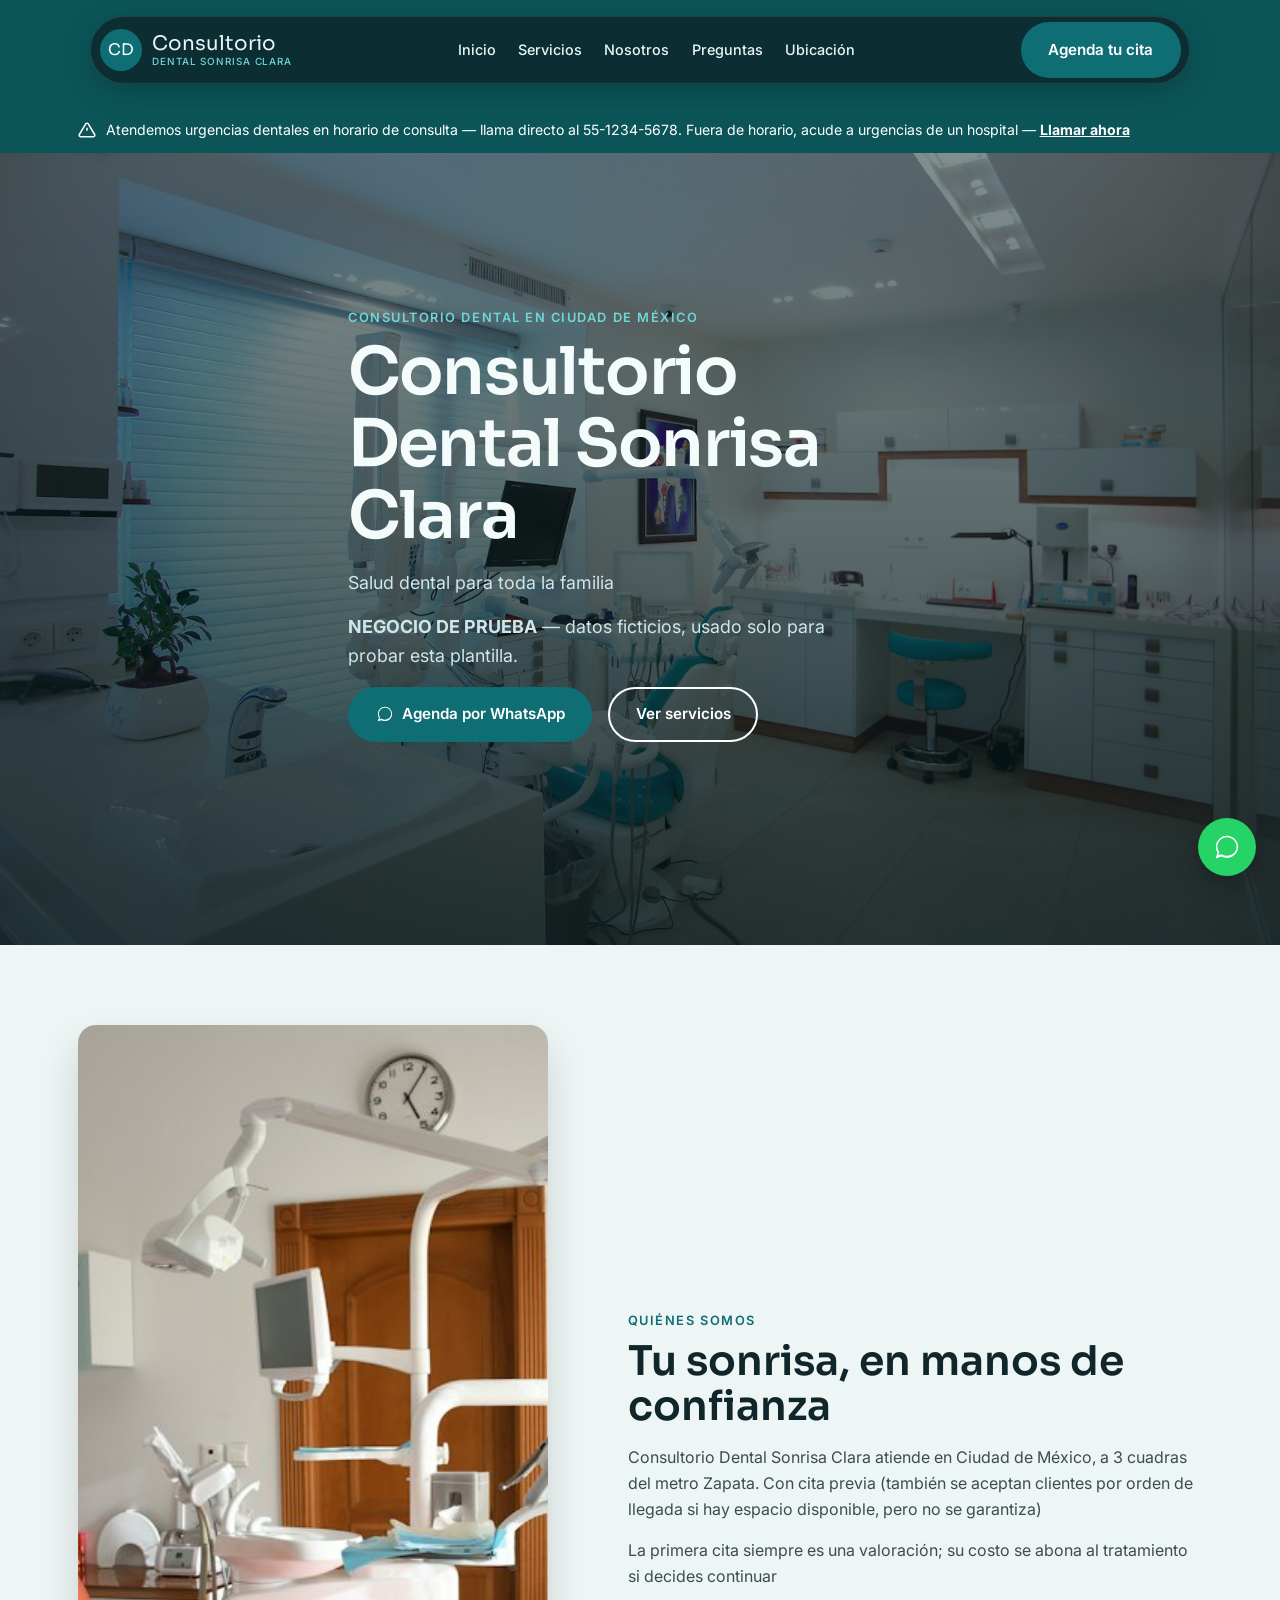
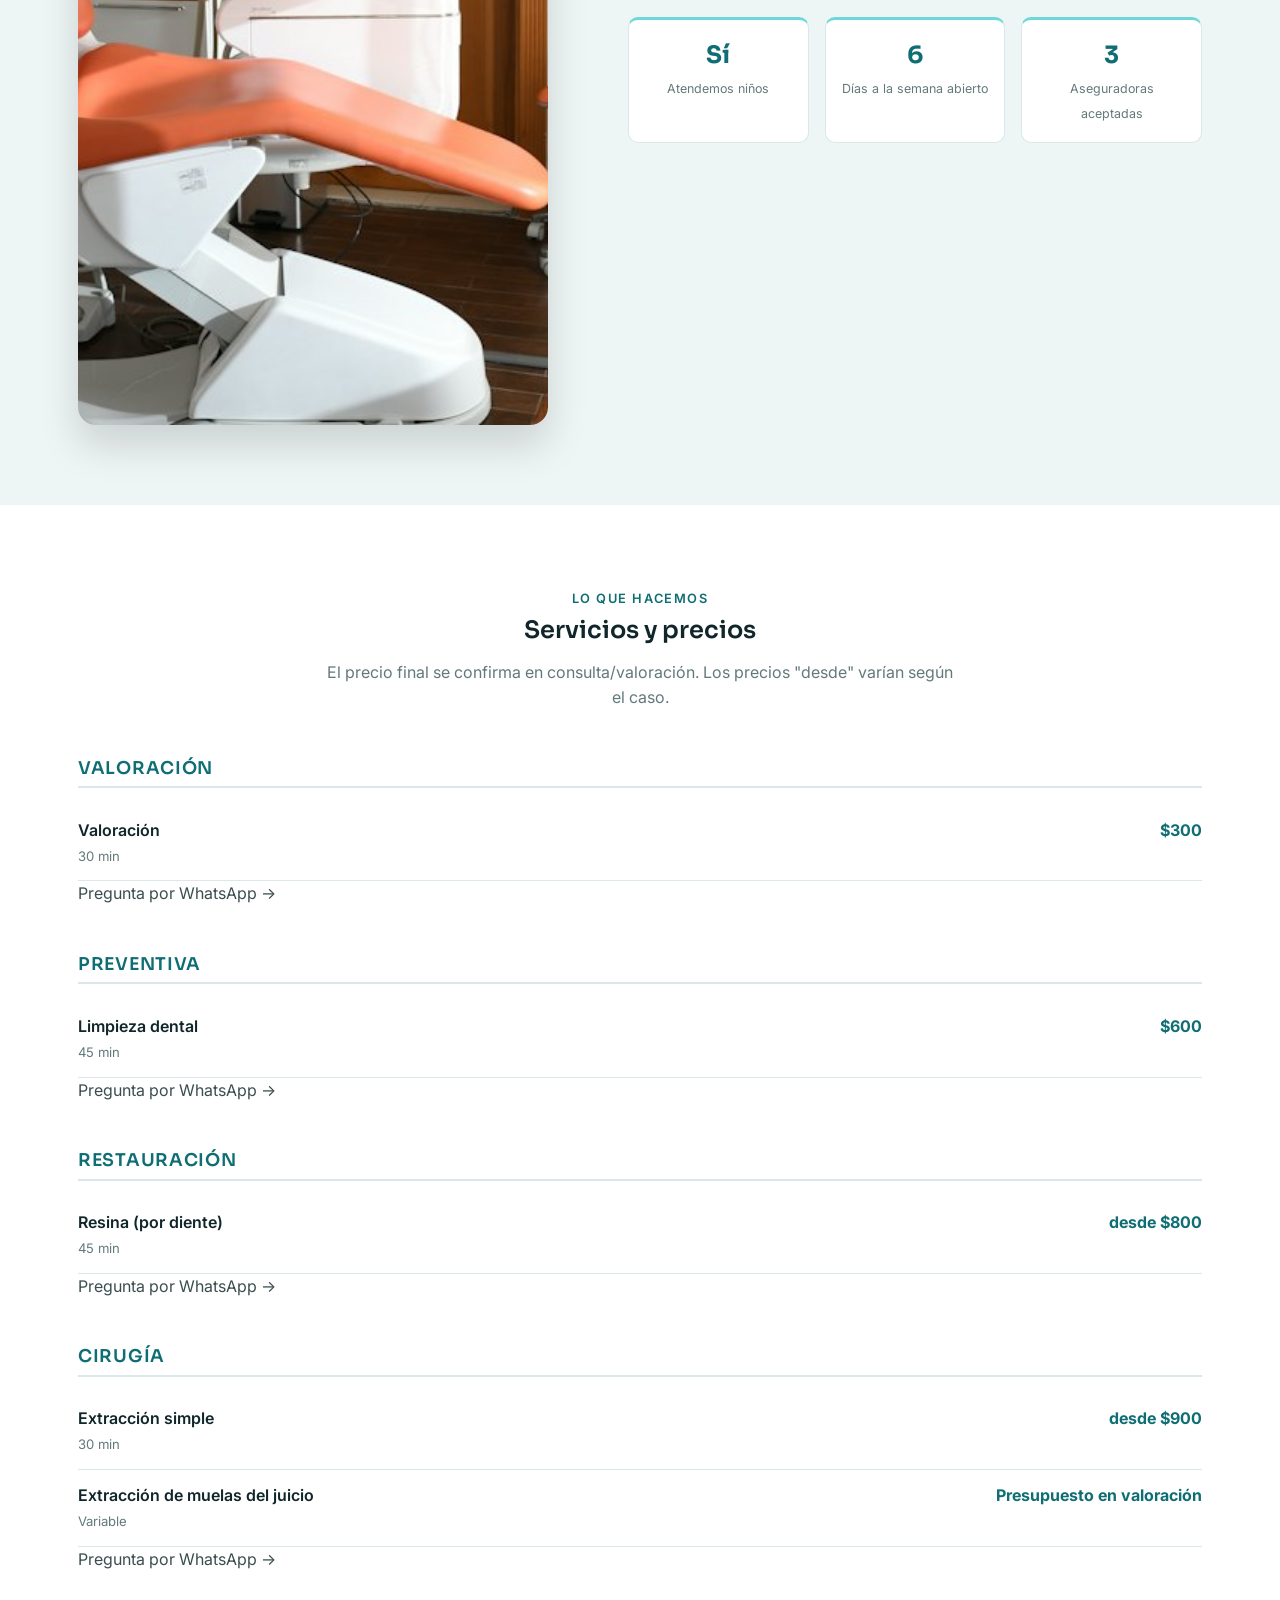
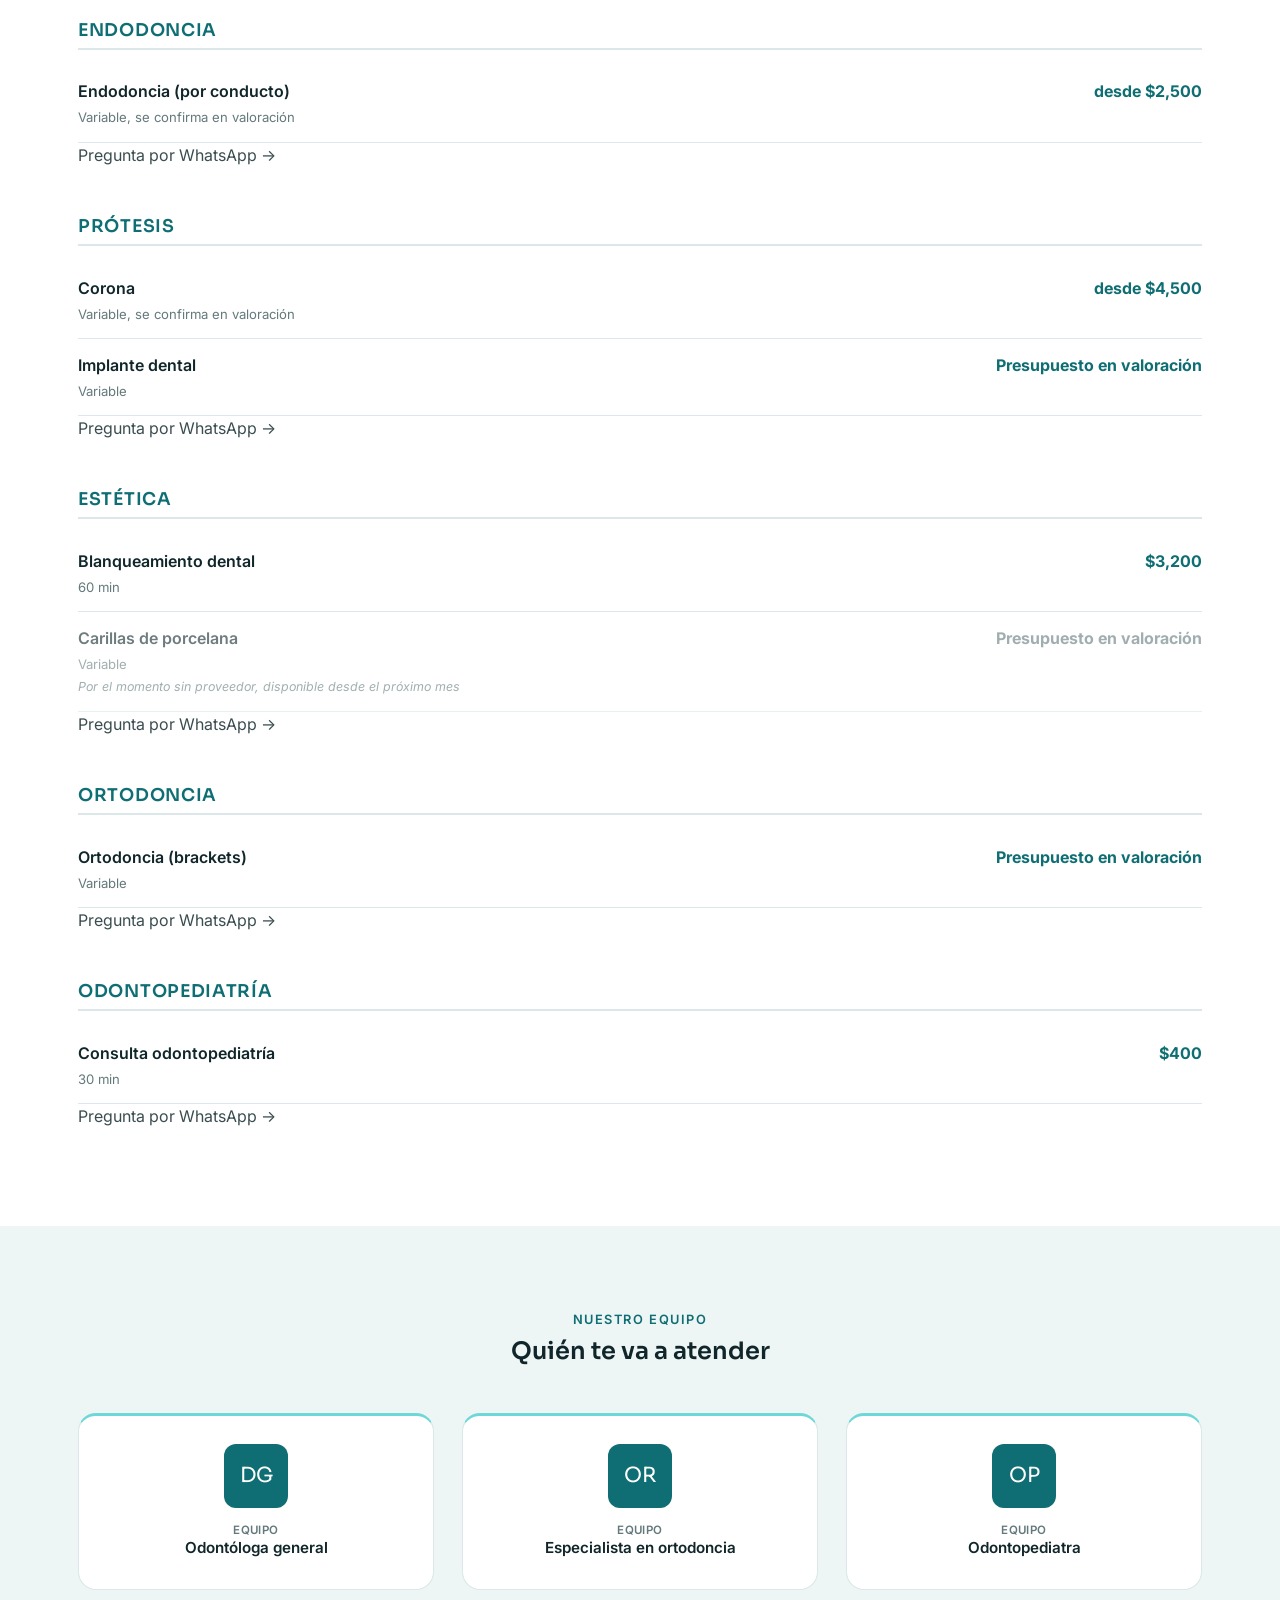
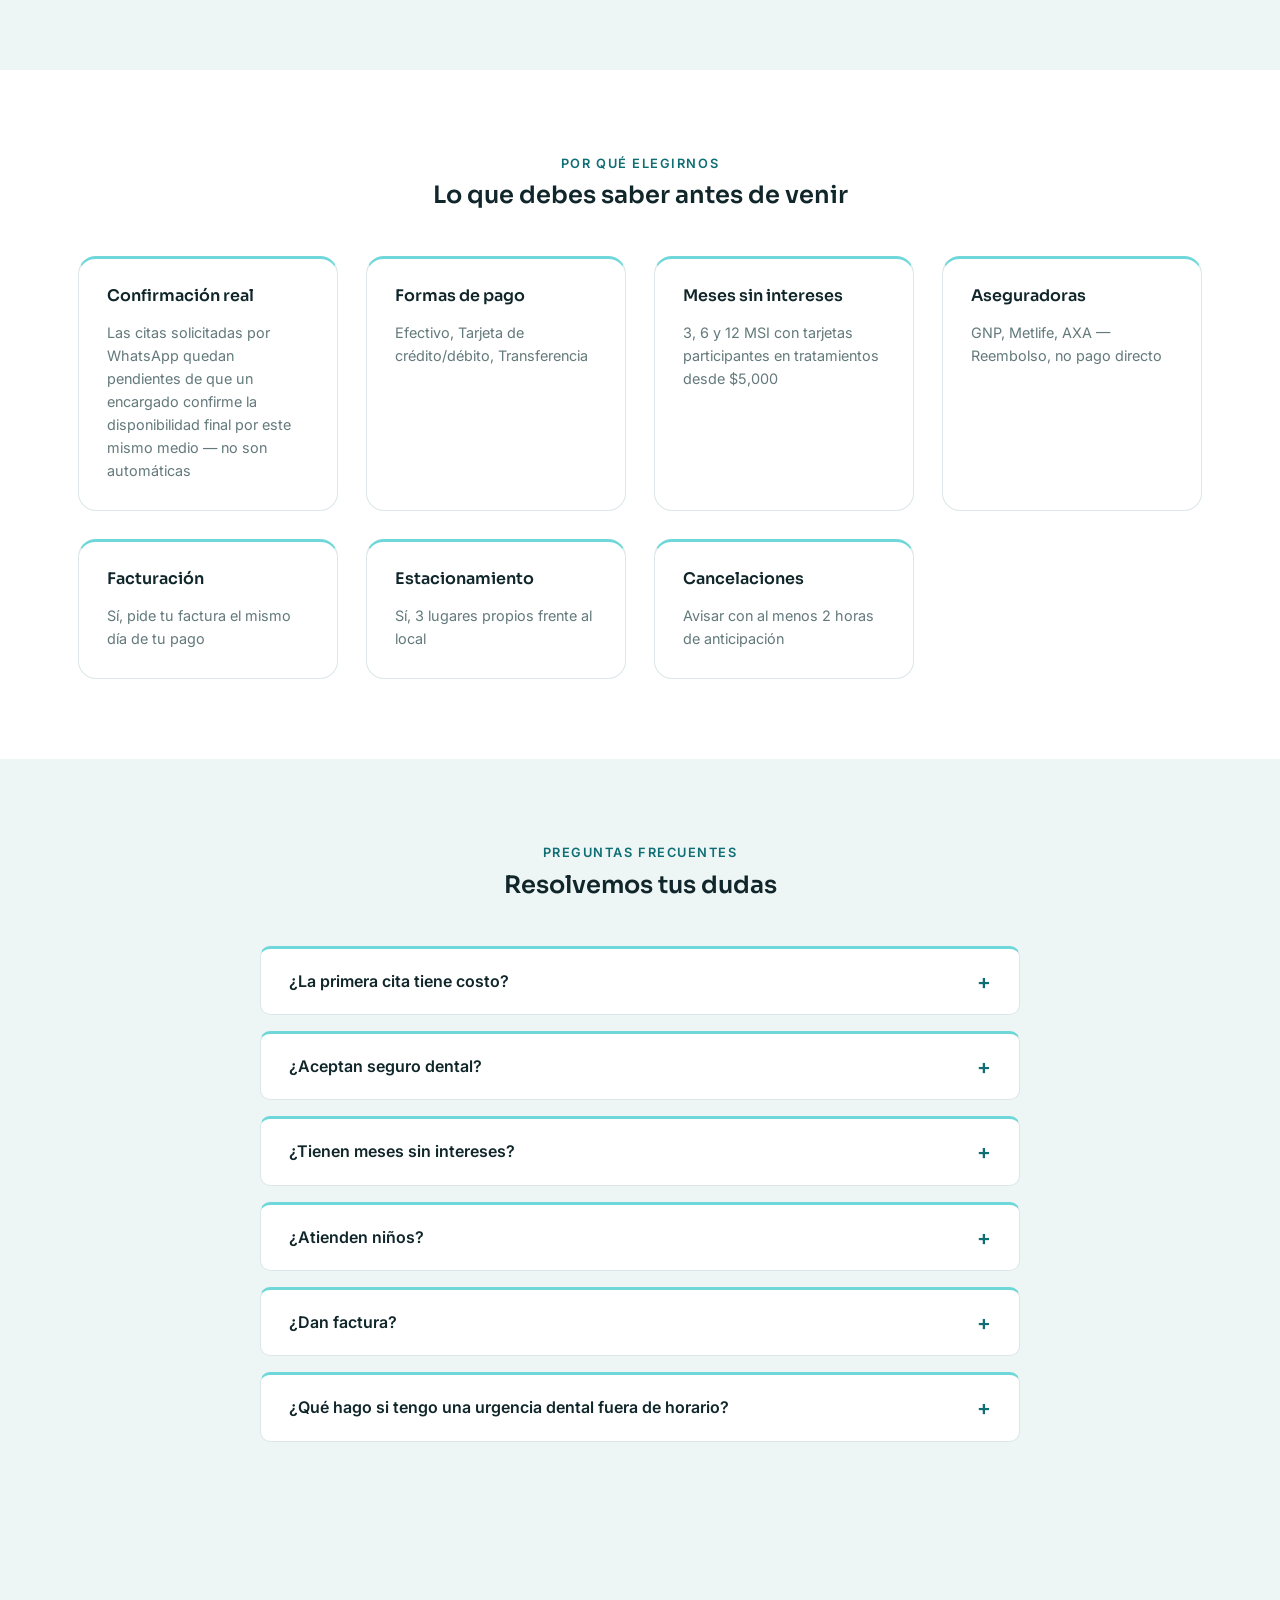
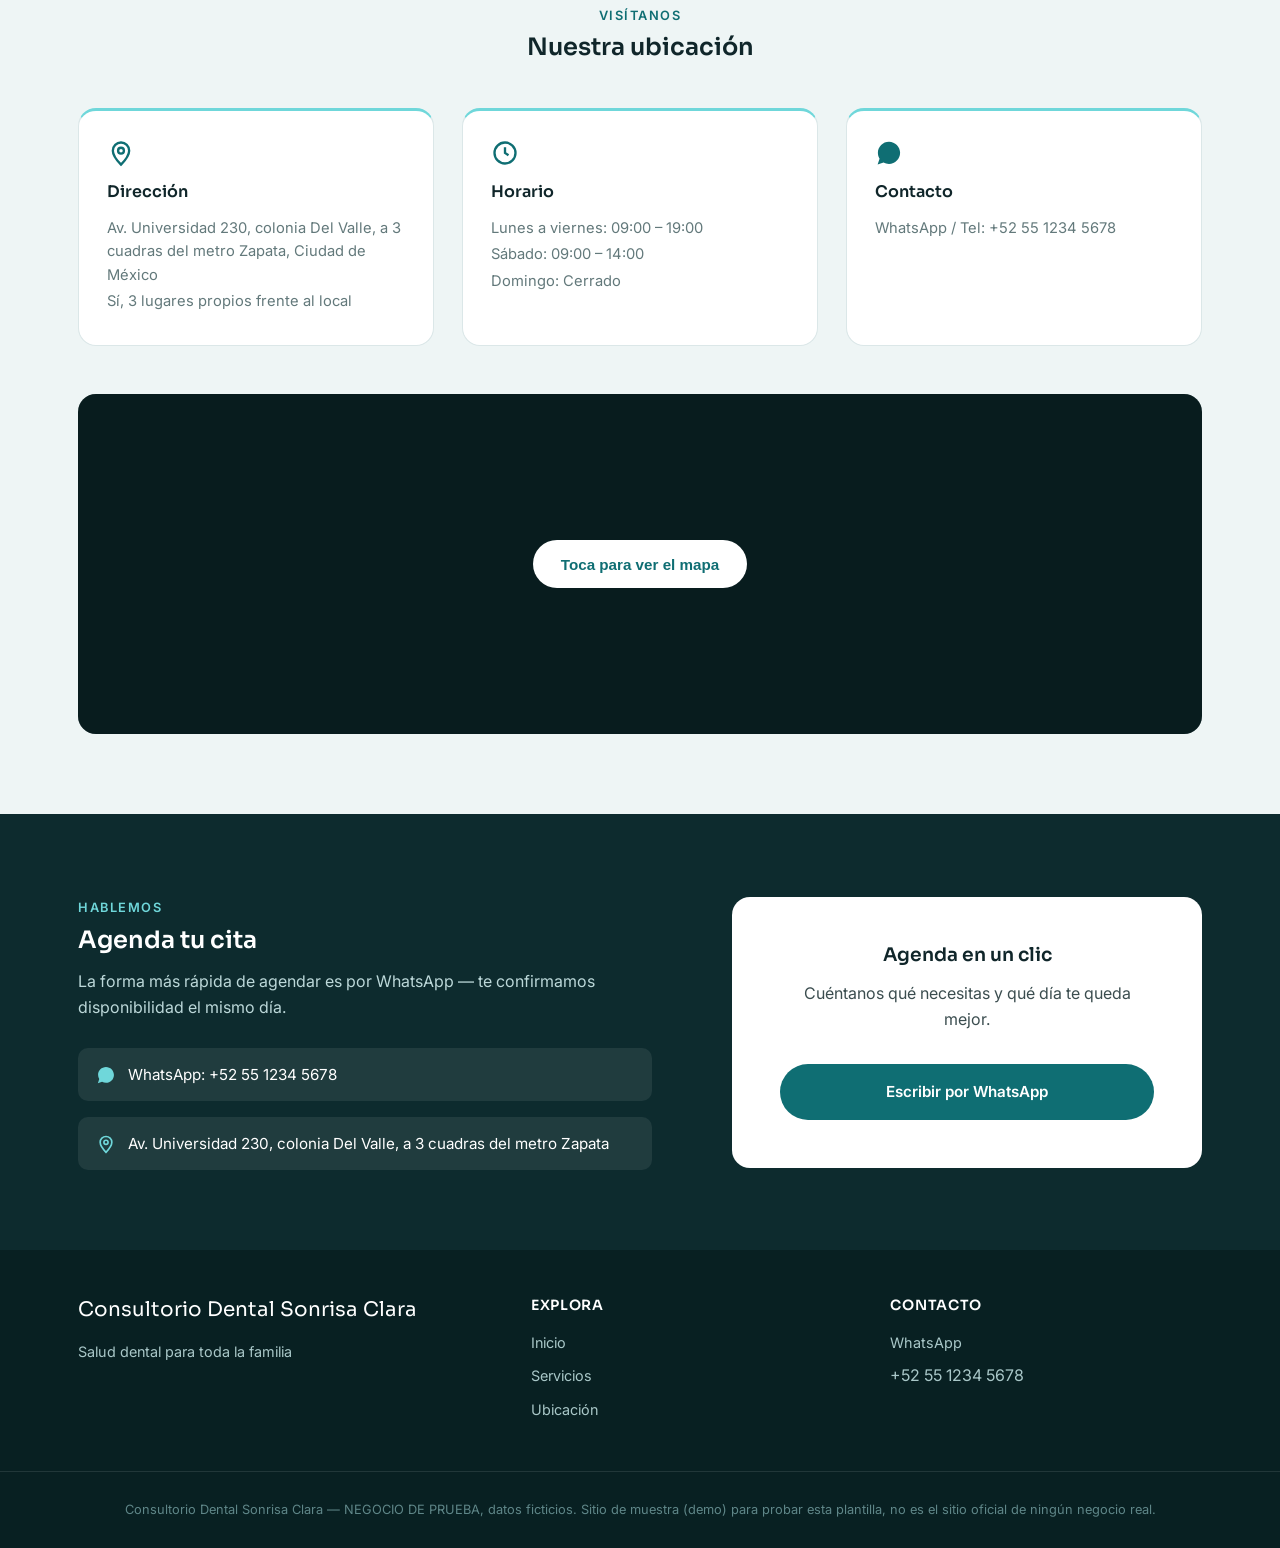
==== docs/sonrisa-clara/index.html @ 67806847 "Template reutilizable para sitios de salud (veterinaria/dentista) build.js genera un sitio estatico " ====
<!DOCTYPE html>
<html lang="es-MX">
<head>
<meta charset="UTF-8">
<meta name="viewport" content="width=device-width, initial-scale=1.0">
<title>Consultorio Dental Sonrisa Clara — Salud dental para toda la familia</title>
<meta name="robots" content="noindex, nofollow">

<link rel="preconnect" href="https://fonts.googleapis.com">
<link rel="preconnect" href="https://fonts.gstatic.com" crossorigin>
<link href="https://fonts.googleapis.com/css2?family=Sora:wght@500;600;700&family=Inter:wght@400;500;600;700&display=swap" rel="stylesheet">

<meta name="description" content="Consultorio Dental Sonrisa Clara — Salud dental para toda la familia en Ciudad de México. Agenda por WhatsApp.">
<link rel="canonical" href="https://a01771796-alt.github.io/web-salud-template/sonrisa-clara/">

<meta property="og:type" content="website">
<meta property="og:site_name" content="Consultorio Dental Sonrisa Clara">
<meta property="og:title" content="Consultorio Dental Sonrisa Clara — Salud dental para toda la familia">
<meta property="og:description" content="Consultorio Dental Sonrisa Clara — Salud dental para toda la familia en Ciudad de México. Agenda por WhatsApp.">
<meta property="og:url" content="https://a01771796-alt.github.io/web-salud-template/sonrisa-clara/">
<meta property="og:image" content="https://a01771796-alt.github.io/web-salud-template/sonrisa-clara/images/og-image.jpg">
<meta property="og:image:secure_url" content="https://a01771796-alt.github.io/web-salud-template/sonrisa-clara/images/og-image.jpg">
<meta property="og:image:type" content="image/jpeg">
<meta property="og:image:width" content="1200">
<meta property="og:image:height" content="630">
<meta property="og:locale" content="es_MX">

<meta name="twitter:card" content="summary_large_image">
<meta name="twitter:title" content="Consultorio Dental Sonrisa Clara — Salud dental para toda la familia">
<meta name="twitter:description" content="Consultorio Dental Sonrisa Clara — Salud dental para toda la familia en Ciudad de México. Agenda por WhatsApp.">
<meta name="twitter:image" content="https://a01771796-alt.github.io/web-salud-template/sonrisa-clara/images/og-image.jpg">

<link rel="icon" type="image/svg+xml" href="favicon.svg">
<link rel="stylesheet" href="style.css">

<script type="application/ld+json">
{
  "@context": "https://schema.org",
  "@type": "Dentist",
  "name": "Consultorio Dental Sonrisa Clara",
  "image": "https://a01771796-alt.github.io/web-salud-template/sonrisa-clara/images/og-image.jpg",
  "url": "https://a01771796-alt.github.io/web-salud-template/sonrisa-clara/",
  "address": {
    "@type": "PostalAddress",
    "streetAddress": "Av. Universidad 230, colonia Del Valle",
    "addressLocality": "Ciudad de México",
    "addressRegion": "Ciudad de México",
    "postalCode": "03100",
    "addressCountry": "MX"
  },
  "geo": { "@type": "GeoCoordinates", "latitude": 19.3805, "longitude": -99.1636 },
  "telephone": "+52 55 1234 5678",
  "openingHoursSpecification": [
    {
      "@type": "OpeningHoursSpecification",
      "dayOfWeek": ["Monday", "Tuesday", "Wednesday", "Thursday", "Friday"],
      "opens": "09:00",
      "closes": "19:00"
    },
    {
      "@type": "OpeningHoursSpecification",
      "dayOfWeek": ["Saturday"],
      "opens": "09:00",
      "closes": "14:00"
    }
  ],
  "description": "Aceptamos GNP, Metlife, AXA (Reembolso, no pago directo)"
}
</script>
</head>
<body>
<header class="site-header">
  <div class="header-inner">
    <a href="#top" class="brand">
      <span class="brand-badge" aria-hidden="true">CD</span>
      <span class="brand-name">Consultorio<small>Dental Sonrisa Clara</small></span>
    </a>
    <nav class="main-nav" id="main-nav">
      <a href="#top">Inicio</a>
      <a href="#servicios">Servicios</a>
      <a href="#nosotros">Nosotros</a>
      <a href="#faq">Preguntas</a>
      <a href="#ubicacion">Ubicación</a>
    </nav>
    <div class="header-actions">
      <a class="btn btn-primary" href="https://wa.me/525512345678?text=Hola%2C%20quiero%20agendar%20una%20cita%20en%20Consultorio%20Dental%20Sonrisa%20Clara" target="_blank" rel="noopener">Agenda tu cita</a>
      <button class="nav-toggle" id="nav-toggle" aria-expanded="false" aria-controls="main-nav" aria-label="Abrir menú"><span></span></button>
    </div>
  </div>
</header>
<div class="urgencias-banner">
  <div class="container">
    <svg aria-hidden="true" viewBox="0 0 24 24" fill="none" stroke="currentColor" stroke-width="2"><path d="M12 9v4M12 17h.01M10.3 3.9 1.8 18a2 2 0 0 0 1.7 3h17a2 2 0 0 0 1.7-3L13.7 3.9a2 2 0 0 0-3.4 0Z"/></svg>
    <span>Atendemos urgencias dentales en horario de consulta — llama directo al 55-1234-5678. Fuera de horario, acude a urgencias de un hospital — <a href="tel:+525512345678">Llamar ahora</a></span>
  </div>
</div>
<!-- FOTO PLACEHOLDER: reemplazar por foto real del local; esta es una foto de stock de referencia de estilo (ver CREDITOS.md) -->
<section class="hero has-urgencias" id="top">
  <div class="hero-bg" role="img" aria-label="Ambientación de consultorio dental, foto de referencia"></div>
  <div class="container hero-content">
    <span class="eyebrow">Consultorio dental en Ciudad de México</span>
    <h1>Consultorio Dental Sonrisa Clara</h1>
    <p class="lead">Salud dental para toda la familia</p>
    <p class="lead"><strong>NEGOCIO DE PRUEBA</strong> — datos ficticios, usado solo para probar esta plantilla.</p>
    <div class="hero-actions">
      <a class="btn btn-primary" href="https://wa.me/525512345678?text=Hola%2C%20quiero%20agendar%20una%20cita%20en%20Consultorio%20Dental%20Sonrisa%20Clara" target="_blank" rel="noopener">
        <svg aria-hidden="true" viewBox="0 0 32 32" fill="currentColor"><path d="M16 3C9 3 3.3 8.7 3.3 15.7c0 2.5.7 4.8 1.9 6.8L3 29l6.7-2.1c1.9 1 4 1.6 6.3 1.6 7 0 12.7-5.7 12.7-12.7C28.7 8.7 23 3 16 3zm0 23c-2 0-3.9-.5-5.6-1.5l-.4-.2-4 1.2 1.2-3.9-.3-.4C5.8 19.6 5 17.7 5 15.7 5 9.7 9.9 4.8 16 4.8s11 4.9 11 10.9S22.1 26 16 26z"/></svg>
        Agenda por WhatsApp
      </a>
      <a class="btn btn-outline" href="#servicios">Ver servicios</a>
    </div>
  </div>
</section>
<section class="about" id="nosotros">
  <div class="container about-grid">
    <!-- FOTO PLACEHOLDER: reemplazar por foto real del local o del equipo; esta es una foto de stock de referencia de estilo (ver CREDITOS.md) -->
    <div class="about-card">
      <img src="images/about.jpg" alt="Ambientación de consultorio dental, foto de referencia" width="800" height="1000" loading="lazy">
    </div>
    <div class="about-text">
      <span class="eyebrow">Quiénes somos</span>
      <h2>Tu sonrisa, en manos de confianza</h2>
      <p>Consultorio Dental Sonrisa Clara atiende en Ciudad de México, a 3 cuadras del metro Zapata. Con cita previa (también se aceptan clientes por orden de llegada si hay espacio disponible, pero no se garantiza)</p>
      <p>La primera cita siempre es una valoración; su costo se abona al tratamiento si decides continuar</p>
      
      <!-- PENDIENTE: confirmar año de apertura, historia y tamaño real del equipo -->
      <div class="about-facts">
        <div class="about-fact"><strong>Sí</strong><span>Atendemos niños</span></div>
        <div class="about-fact"><strong>6</strong><span>Días a la semana abierto</span></div>
        <div class="about-fact"><strong>3</strong><span>Aseguradoras aceptadas</span></div>
      </div>
    </div>
  </div>
</section>
<section id="servicios">
  <div class="container">
    <div class="section-head">
      <span class="eyebrow">Lo que hacemos</span>
      <h2>Servicios y precios</h2>
      <p>El precio final se confirma en consulta/valoración. Los precios "desde" varían según el caso.</p>
    </div>
    <div class="servicios-categoria">
      <h3>Valoración</h3>
      <div class="servicio-row">
        <div class="servicio-info">
          <span class="servicio-nombre">Valoración</span>
          <span class="servicio-duracion">30 min</span>
          
        </div>
        <span class="servicio-precio">$300</span>
      </div>
      <p class="services-note"><a href="https://wa.me/525512345678?text=Hola%2C%20quisiera%20m%C3%A1s%20informaci%C3%B3n%20sobre%20valoraci%C3%B3n" target="_blank" rel="noopener">Pregunta por WhatsApp →</a></p>
    </div>
    <div class="servicios-categoria">
      <h3>Preventiva</h3>
      <div class="servicio-row">
        <div class="servicio-info">
          <span class="servicio-nombre">Limpieza dental</span>
          <span class="servicio-duracion">45 min</span>
          
        </div>
        <span class="servicio-precio">$600</span>
      </div>
      <p class="services-note"><a href="https://wa.me/525512345678?text=Hola%2C%20quisiera%20m%C3%A1s%20informaci%C3%B3n%20sobre%20preventiva" target="_blank" rel="noopener">Pregunta por WhatsApp →</a></p>
    </div>
    <div class="servicios-categoria">
      <h3>Restauración</h3>
      <div class="servicio-row">
        <div class="servicio-info">
          <span class="servicio-nombre">Resina (por diente)</span>
          <span class="servicio-duracion">45 min</span>
          
        </div>
        <span class="servicio-precio">desde $800</span>
      </div>
      <p class="services-note"><a href="https://wa.me/525512345678?text=Hola%2C%20quisiera%20m%C3%A1s%20informaci%C3%B3n%20sobre%20restauraci%C3%B3n" target="_blank" rel="noopener">Pregunta por WhatsApp →</a></p>
    </div>
    <div class="servicios-categoria">
      <h3>Cirugía</h3>
      <div class="servicio-row">
        <div class="servicio-info">
          <span class="servicio-nombre">Extracción simple</span>
          <span class="servicio-duracion">30 min</span>
          
        </div>
        <span class="servicio-precio">desde $900</span>
      </div>
      <div class="servicio-row">
        <div class="servicio-info">
          <span class="servicio-nombre">Extracción de muelas del juicio</span>
          <span class="servicio-duracion">Variable</span>
          
        </div>
        <span class="servicio-precio">Presupuesto en valoración</span>
      </div>
      <p class="services-note"><a href="https://wa.me/525512345678?text=Hola%2C%20quisiera%20m%C3%A1s%20informaci%C3%B3n%20sobre%20cirug%C3%ADa" target="_blank" rel="noopener">Pregunta por WhatsApp →</a></p>
    </div>
    <div class="servicios-categoria">
      <h3>Endodoncia</h3>
      <div class="servicio-row">
        <div class="servicio-info">
          <span class="servicio-nombre">Endodoncia (por conducto)</span>
          <span class="servicio-duracion">Variable, se confirma en valoración</span>
          
        </div>
        <span class="servicio-precio">desde $2,500</span>
      </div>
      <p class="services-note"><a href="https://wa.me/525512345678?text=Hola%2C%20quisiera%20m%C3%A1s%20informaci%C3%B3n%20sobre%20endodoncia" target="_blank" rel="noopener">Pregunta por WhatsApp →</a></p>
    </div>
    <div class="servicios-categoria">
      <h3>Prótesis</h3>
      <div class="servicio-row">
        <div class="servicio-info">
          <span class="servicio-nombre">Corona</span>
          <span class="servicio-duracion">Variable, se confirma en valoración</span>
          
        </div>
        <span class="servicio-precio">desde $4,500</span>
      </div>
      <div class="servicio-row">
        <div class="servicio-info">
          <span class="servicio-nombre">Implante dental</span>
          <span class="servicio-duracion">Variable</span>
          
        </div>
        <span class="servicio-precio">Presupuesto en valoración</span>
      </div>
      <p class="services-note"><a href="https://wa.me/525512345678?text=Hola%2C%20quisiera%20m%C3%A1s%20informaci%C3%B3n%20sobre%20pr%C3%B3tesis" target="_blank" rel="noopener">Pregunta por WhatsApp →</a></p>
    </div>
    <div class="servicios-categoria">
      <h3>Estética</h3>
      <div class="servicio-row">
        <div class="servicio-info">
          <span class="servicio-nombre">Blanqueamiento dental</span>
          <span class="servicio-duracion">60 min</span>
          
        </div>
        <span class="servicio-precio">$3,200</span>
      </div>
      <div class="servicio-row no-disponible">
        <div class="servicio-info">
          <span class="servicio-nombre">Carillas de porcelana</span>
          <span class="servicio-duracion">Variable</span>
          <span class="servicio-nota-disp">Por el momento sin proveedor, disponible desde el próximo mes</span>
        </div>
        <span class="servicio-precio">Presupuesto en valoración</span>
      </div>
      <p class="services-note"><a href="https://wa.me/525512345678?text=Hola%2C%20quisiera%20m%C3%A1s%20informaci%C3%B3n%20sobre%20est%C3%A9tica" target="_blank" rel="noopener">Pregunta por WhatsApp →</a></p>
    </div>
    <div class="servicios-categoria">
      <h3>Ortodoncia</h3>
      <div class="servicio-row">
        <div class="servicio-info">
          <span class="servicio-nombre">Ortodoncia (brackets)</span>
          <span class="servicio-duracion">Variable</span>
          
        </div>
        <span class="servicio-precio">Presupuesto en valoración</span>
      </div>
      <p class="services-note"><a href="https://wa.me/525512345678?text=Hola%2C%20quisiera%20m%C3%A1s%20informaci%C3%B3n%20sobre%20ortodoncia" target="_blank" rel="noopener">Pregunta por WhatsApp →</a></p>
    </div>
    <div class="servicios-categoria">
      <h3>Odontopediatría</h3>
      <div class="servicio-row">
        <div class="servicio-info">
          <span class="servicio-nombre">Consulta odontopediatría</span>
          <span class="servicio-duracion">30 min</span>
          
        </div>
        <span class="servicio-precio">$400</span>
      </div>
      <p class="services-note"><a href="https://wa.me/525512345678?text=Hola%2C%20quisiera%20m%C3%A1s%20informaci%C3%B3n%20sobre%20odontopediatr%C3%ADa" target="_blank" rel="noopener">Pregunta por WhatsApp →</a></p>
    </div>
  </div>
</section>
<section class="about" id="equipo">
  <div class="container">
    <div class="section-head">
      <span class="eyebrow">Nuestro equipo</span>
      <h2>Quién te va a atender</h2>
    </div>
    <div class="equipo-grid">
      <div class="equipo-card">
        <div class="equipo-avatar">DG</div>
        <h3>Equipo</h3>
        <p>Odontóloga general</p>
      </div>
      <div class="equipo-card">
        <div class="equipo-avatar">OR</div>
        <h3>Equipo</h3>
        <p>Especialista en ortodoncia</p>
      </div>
      <div class="equipo-card">
        <div class="equipo-avatar">OP</div>
        <h3>Equipo</h3>
        <p>Odontopediatra</p>
      </div>
    </div>
  </div>
</section>
<section id="porque-elegirnos">
  <div class="container">
    <div class="section-head">
      <span class="eyebrow">Por qué elegirnos</span>
      <h2>Lo que debes saber antes de venir</h2>
    </div>
    <div class="porque-grid">
      <div class="porque-card"><h3>Confirmación real</h3><p>Las citas solicitadas por WhatsApp quedan pendientes de que un encargado confirme la disponibilidad final por este mismo medio — no son automáticas</p></div>
      <div class="porque-card"><h3>Formas de pago</h3><p>Efectivo, Tarjeta de crédito/débito, Transferencia</p></div>
      <div class="porque-card"><h3>Meses sin intereses</h3><p>3, 6 y 12 MSI con tarjetas participantes en tratamientos desde $5,000</p></div>
      <div class="porque-card"><h3>Aseguradoras</h3><p>GNP, Metlife, AXA — Reembolso, no pago directo</p></div>
      <div class="porque-card"><h3>Facturación</h3><p>Sí, pide tu factura el mismo día de tu pago</p></div>
      <div class="porque-card"><h3>Estacionamiento</h3><p>Sí, 3 lugares propios frente al local</p></div>
      <div class="porque-card"><h3>Cancelaciones</h3><p>Avisar con al menos 2 horas de anticipación</p></div>
    </div>
  </div>
</section>
<section class="about" id="faq">
  <div class="container">
    <div class="section-head">
      <span class="eyebrow">Preguntas frecuentes</span>
      <h2>Resolvemos tus dudas</h2>
    </div>
    <div class="faq-list">
      <details class="faq-item">
        <summary>¿La primera cita tiene costo?</summary>
        <p>Sí, la primera cita siempre es una valoración ($300); su costo se abona al tratamiento si decides continuar.</p>
      </details>
      <details class="faq-item">
        <summary>¿Aceptan seguro dental?</summary>
        <p>Trabajamos con GNP, Metlife y AXA por reembolso (no pago directo).</p>
      </details>
      <details class="faq-item">
        <summary>¿Tienen meses sin intereses?</summary>
        <p>Sí, 3, 6 y 12 MSI con tarjetas participantes en tratamientos desde $5,000.</p>
      </details>
      <details class="faq-item">
        <summary>¿Atienden niños?</summary>
        <p>Sí, contamos con odontopediatría.</p>
      </details>
      <details class="faq-item">
        <summary>¿Dan factura?</summary>
        <p>Sí, pide tu factura el mismo día de tu pago.</p>
      </details>
      <details class="faq-item">
        <summary>¿Qué hago si tengo una urgencia dental fuera de horario?</summary>
        <p>Acude a urgencias de un hospital; en horario de consulta llámanos directo al 55-1234-5678.</p>
      </details>
    </div>
  </div>
</section>
<section class="about" id="ubicacion">
  <div class="container">
    <div class="section-head">
      <span class="eyebrow">Visítanos</span>
      <h2>Nuestra ubicación</h2>
    </div>
    <div class="location-grid">
      <div class="location-card">
        <svg aria-hidden="true" viewBox="0 0 24 24" fill="none" stroke="currentColor" stroke-width="2"><path d="M12 22s7-7.3 7-12a7 7 0 1 0-14 0c0 4.7 7 12 7 12z"/><circle cx="12" cy="10" r="2.5"/></svg>
        <h3>Dirección</h3>
        <p>Av. Universidad 230, colonia Del Valle, a 3 cuadras del metro Zapata, Ciudad de México</p>
        <p>Sí, 3 lugares propios frente al local</p>
      </div>
      <div class="location-card">
        <svg aria-hidden="true" viewBox="0 0 24 24" fill="none" stroke="currentColor" stroke-width="2"><circle cx="12" cy="12" r="9"/><path d="M12 7v5l3 2"/></svg>
        <h3>Horario</h3>
        <p>Lunes a viernes: 09:00 – 19:00</p>
        <p>Sábado: 09:00 – 14:00</p>
        <p>Domingo: Cerrado</p>
      </div>
      <div class="location-card">
        <svg aria-hidden="true" viewBox="0 0 32 32" fill="currentColor"><path d="M16 3C9 3 3.3 8.7 3.3 15.7c0 2.5.7 4.8 1.9 6.8L3 29l6.7-2.1c1.9 1 4 1.6 6.3 1.6 7 0 12.7-5.7 12.7-12.7C28.7 8.7 23 3 16 3z"/></svg>
        <h3>Contacto</h3>
        <p>WhatsApp / Tel: +52 55 1234 5678</p>
      </div>
    </div>
    <div class="map-placeholder" id="map-placeholder" data-lat="19.3805" data-lng="-99.1636" data-title="Ubicación de Consultorio Dental Sonrisa Clara">
      <button type="button" class="btn btn-light map-trigger" id="map-trigger">Toca para ver el mapa</button>
    </div>
  </div>
</section>
<section class="contact" id="contacto">
  <div class="container contact-grid">
    <div>
      <span class="eyebrow">Hablemos</span>
      <h2>Agenda tu cita</h2>
      <p class="lead">La forma más rápida de agendar es por WhatsApp — te confirmamos disponibilidad el mismo día.</p>
      <div class="contact-list">
        <div class="contact-item">
          <svg aria-hidden="true" viewBox="0 0 32 32" fill="currentColor"><path d="M16 3C9 3 3.3 8.7 3.3 15.7c0 2.5.7 4.8 1.9 6.8L3 29l6.7-2.1c1.9 1 4 1.6 6.3 1.6 7 0 12.7-5.7 12.7-12.7C28.7 8.7 23 3 16 3z"/></svg>
          <a href="https://wa.me/525512345678?text=Hola%2C%20quiero%20agendar%20una%20cita%20en%20Consultorio%20Dental%20Sonrisa%20Clara" target="_blank" rel="noopener">WhatsApp: +52 55 1234 5678</a>
        </div>
        <div class="contact-item">
          <svg aria-hidden="true" viewBox="0 0 24 24" fill="none" stroke="currentColor" stroke-width="2"><path d="M12 22s7-7.3 7-12a7 7 0 1 0-14 0c0 4.7 7 12 7 12z"/><circle cx="12" cy="10" r="2.5"/></svg>
          <span>Av. Universidad 230, colonia Del Valle, a 3 cuadras del metro Zapata</span>
        </div>
      </div>
    </div>
    <div class="contact-card">
      <h3>Agenda en un clic</h3>
      <p>Cuéntanos qué necesitas y qué día te queda mejor.</p>
      <a class="btn btn-primary" href="https://wa.me/525512345678?text=Hola%2C%20quiero%20agendar%20una%20cita%20en%20Consultorio%20Dental%20Sonrisa%20Clara" target="_blank" rel="noopener">Escribir por WhatsApp</a>
    </div>
  </div>
</section>
<footer class="site-footer">
  <div class="container footer-grid">
    <div class="footer-brand">
      <span class="brand-name">Consultorio Dental Sonrisa Clara</span>
      <p>Salud dental para toda la familia</p>
    </div>
    <div class="footer-col">
      <h4>Explora</h4>
      <ul>
        <li><a href="#top">Inicio</a></li>
        <li><a href="#servicios">Servicios</a></li>
        <li><a href="#ubicacion">Ubicación</a></li>
      </ul>
    </div>
    <div class="footer-col">
      <h4>Contacto</h4>
      <ul>
        <li><a href="https://wa.me/525512345678" target="_blank" rel="noopener">WhatsApp</a></li>
        <li><span>+52 55 1234 5678</span></li>
      </ul>
    </div>
  </div>
  <div class="footer-bottom"><!-- PENDIENTE: dominio final antes de entregar --> Consultorio Dental Sonrisa Clara — NEGOCIO DE PRUEBA, datos ficticios. Sitio de muestra (demo) para probar esta plantilla, no es el sitio oficial de ningún negocio real.</div>
</footer>
<a class="whatsapp-float" href="https://wa.me/525512345678?text=Hola%2C%20quiero%20agendar%20una%20cita%20en%20Consultorio%20Dental%20Sonrisa%20Clara" target="_blank" rel="noopener" aria-label="Agenda tu cita por WhatsApp">
  <svg aria-hidden="true" viewBox="0 0 32 32" fill="currentColor"><path d="M16 3C9 3 3.3 8.7 3.3 15.7c0 2.5.7 4.8 1.9 6.8L3 29l6.7-2.1c1.9 1 4 1.6 6.3 1.6 7 0 12.7-5.7 12.7-12.7C28.7 8.7 23 3 16 3zm0 23c-2 0-3.9-.5-5.6-1.5l-.4-.2-4 1.2 1.2-3.9-.3-.4C5.8 19.6 5 17.7 5 15.7 5 9.7 9.9 4.8 16 4.8s11 4.9 11 10.9S22.1 26 16 26z"/></svg>
</a>
<script src="script.js"></script>
</body>
</html>
---- docs/sonrisa-clara/style.css ----
/* ============================================================
   base.css — estructura compartida por cualquier cliente/giro.
   Adaptado del patrón validado en landing-negocio-general
   (alta-peluqueria-barberia-aj). Los presets (veterinaria-calida,
   dental-clinico) solo redefinen :root y unos pocos selectores de
   forma/tratamiento — el layout vive aquí.
   ============================================================ */
:root {
  --space-xs: 0.5rem;
  --space-sm: 1rem;
  --space-md: 1.75rem;
  --space-lg: 3rem;
  --space-xl: 5rem;

  --content-max: 1180px;
  --transition: 0.25s ease;

  --header-gap: 1rem;
  --header-height: 68px;
  --header-clearance: calc(var(--header-height) + var(--header-gap) * 2 + 0.5rem);
}

* { box-sizing: border-box; }
html { scroll-behavior: auto; }
body {
  margin: 0;
  background: var(--color-bg);
  color: var(--color-text);
  font-family: var(--font-body);
  font-size: 16px;
  line-height: 1.6;
  -webkit-font-smoothing: antialiased;
}
img { max-width: 100%; display: block; }
a { color: inherit; text-decoration: none; }
ul { margin: 0; padding: 0; list-style: none; }
h1, h2, h3, h4 {
  font-family: var(--font-display);
  color: var(--color-heading);
  margin: 0 0 var(--space-sm);
  line-height: 1.1;
  font-weight: 600;
}
p { margin: 0 0 var(--space-sm); }
.container { max-width: var(--content-max); margin: 0 auto; padding: 0 var(--space-md); }
section { padding: var(--space-xl) 0; }
.eyebrow {
  display: inline-block;
  font-weight: 600;
  text-transform: uppercase;
  letter-spacing: 0.12em;
  font-size: 0.8rem;
  color: var(--color-primary);
  margin-bottom: var(--space-xs);
}
.section-head { text-align: center; max-width: 640px; margin: 0 auto var(--space-lg); }
.section-head p { color: var(--color-text-soft); }

a:focus-visible, button:focus-visible {
  outline: 2px solid var(--color-primary);
  outline-offset: 2px;
}

@media (prefers-reduced-motion: reduce) {
  * { animation-duration: 0.01ms !important; animation-iteration-count: 1 !important; transition-duration: 0.01ms !important; }
}

/* ============================================================
   Botones
   ============================================================ */
.btn {
  display: inline-flex;
  align-items: center;
  gap: 0.5rem;
  padding: 0.85rem 1.6rem;
  border-radius: var(--radius-pill, 999px);
  font-weight: 600;
  font-size: 0.95rem;
  border: 2px solid transparent;
  cursor: pointer;
  min-height: 44px;
  touch-action: manipulation;
  transition: transform var(--transition), box-shadow var(--transition), background var(--transition);
}
.btn-primary { background: var(--color-primary); color: var(--color-white); }
.btn-primary:hover { background: var(--color-primary-dark); transform: translateY(-1px); }
.btn-outline { background: transparent; border-color: var(--color-primary); color: var(--color-primary); }
.btn-outline:hover { background: var(--color-primary); color: var(--color-white); }
.btn-light { background: var(--color-white); color: var(--color-primary); }
.btn-light:hover { transform: translateY(-1px); box-shadow: 0 8px 20px rgba(0,0,0,0.15); }
.btn svg { width: 18px; height: 18px; flex-shrink: 0; }

/* ============================================================
   Header flotante "pill"
   ============================================================ */
.site-header {
  position: fixed;
  top: var(--header-gap);
  left: 50%;
  transform: translateX(-50%);
  width: calc(100% - 2rem);
  max-width: 1100px;
  height: var(--header-height);
  background: var(--color-header-bg);
  backdrop-filter: blur(10px);
  border: 1px solid var(--color-header-border);
  border-radius: var(--radius-pill, 999px);
  z-index: 1000;
  box-shadow: 0 8px 30px rgba(0,0,0,0.2);
}
.site-header .header-inner { height: 100%; display: flex; align-items: center; justify-content: space-between; padding: 0 0.5rem 0 0.6rem; }
.brand { display: flex; align-items: center; gap: 0.6rem; flex-shrink: 0; }
.brand-badge {
  width: 42px; height: 42px; border-radius: 50%;
  background: var(--color-primary);
  display: flex; align-items: center; justify-content: center; flex-shrink: 0;
  font-family: var(--font-display); color: var(--color-white); font-size: 1rem;
}
.brand-name { font-family: var(--font-display); font-size: 1.25rem; color: var(--color-header-text); line-height: 1; }
.brand-name small { display: block; font-family: var(--font-body); font-weight: 500; font-size: 0.62rem; text-transform: uppercase; letter-spacing: 0.09em; color: var(--color-accent-2); margin-top: 3px; }

.main-nav { display: flex; align-items: center; gap: 1.4rem; }
.main-nav a { font-size: 0.9rem; font-weight: 500; color: var(--color-header-text); transition: color var(--transition); }
.main-nav a:hover { color: var(--color-accent-2); }

.header-actions { display: flex; align-items: center; gap: 0.6rem; }
.nav-toggle {
  display: none; width: 40px; height: 40px; border-radius: 50%;
  border: 1px solid var(--color-header-border); background: transparent;
  align-items: center; justify-content: center; cursor: pointer; flex-shrink: 0;
}
.nav-toggle span, .nav-toggle span::before, .nav-toggle span::after {
  display: block; width: 18px; height: 2px; background: var(--color-header-text); position: relative;
  transition: transform var(--transition), opacity var(--transition);
}
.nav-toggle span::before, .nav-toggle span::after { content: ""; position: absolute; left: 0; }
.nav-toggle span::before { top: -6px; }
.nav-toggle span::after { top: 6px; }
.nav-toggle[aria-expanded="true"] span { background: transparent; }
.nav-toggle[aria-expanded="true"] span::before { transform: rotate(45deg); top: 0; }
.nav-toggle[aria-expanded="true"] span::after { transform: rotate(-45deg); top: 0; }

/* ============================================================
   Banner de urgencias
   ============================================================ */
.urgencias-banner {
  background: var(--color-urgencias-bg);
  color: var(--color-urgencias-text);
  padding: 0.7rem var(--space-md);
  padding-top: calc(var(--header-clearance) + 0.7rem);
  font-size: 0.88rem;
}
.urgencias-banner .container { display: flex; align-items: center; gap: 0.6rem; flex-wrap: wrap; }
.urgencias-banner svg { width: 18px; height: 18px; flex-shrink: 0; }
.urgencias-banner a { font-weight: 700; text-decoration: underline; }

/* ============================================================
   Hero
   ============================================================ */
.hero { position: relative; min-height: 88vh; display: flex; align-items: center; overflow: hidden; }
.hero.has-urgencias { padding-top: var(--space-md); }
.hero:not(.has-urgencias) { padding-top: var(--header-clearance); }
.hero-bg { position: absolute; inset: 0; background: var(--hero-image) center 45% / cover no-repeat; }
.hero-bg::after { content: ""; position: absolute; inset: 0; background: var(--hero-overlay); }
.hero-content { position: relative; z-index: 2; max-width: 640px; color: var(--color-hero-text); }
.hero-content .eyebrow { color: var(--color-accent-2); }
.hero-content h1 { color: var(--color-hero-text); font-size: clamp(2.6rem, 5.6vw, 4.1rem); margin-bottom: var(--space-sm); }
.hero-content p.lead { font-size: 1.12rem; color: var(--color-hero-text-soft); max-width: 520px; }
.hero-meta { display: flex; flex-wrap: wrap; gap: 0.5rem 1.5rem; margin: var(--space-sm) 0 var(--space-md); font-size: 0.9rem; color: var(--color-hero-text-soft); }
.hero-meta span { display: flex; align-items: center; gap: 0.4rem; }
.hero-meta svg { width: 16px; height: 16px; color: var(--color-accent-2); }
.hero-actions { display: flex; flex-wrap: wrap; gap: 1rem; }
.hero-actions .btn-outline { border-color: #fff; color: #fff; }

/* ============================================================
   Sobre nosotros
   ============================================================ */
.about { background: var(--color-panel); }
.about-grid { display: grid; grid-template-columns: 0.9fr 1.1fr; gap: var(--space-xl); align-items: center; }
.about-card img { border-radius: var(--radius-lg); width: 100%; aspect-ratio: 4/5; object-fit: cover; box-shadow: 0 20px 40px rgba(0,0,0,0.15); }
.about-text h2 { font-size: clamp(1.9rem, 3.2vw, 2.6rem); }
.about-facts { display: grid; grid-template-columns: repeat(auto-fit, minmax(140px, 1fr)); gap: var(--space-sm); margin-top: var(--space-md); }
.about-fact { background: var(--color-white); border-radius: var(--radius); padding: var(--space-sm); text-align: center; border: 1px solid var(--color-border); }
.about-fact strong { display: block; font-family: var(--font-display); font-size: 1.5rem; color: var(--color-primary); }
.about-fact span { font-size: 0.78rem; color: var(--color-text-soft); }

/* ============================================================
   Servicios por categoría
   ============================================================ */
.servicios-nota-top { text-align: center; color: var(--color-text-soft); font-size: 0.92rem; max-width: 640px; margin: 0 auto var(--space-lg); }
.servicios-categoria { margin-bottom: var(--space-lg); }
.servicios-categoria:last-child { margin-bottom: 0; }
.servicios-categoria h3 {
  font-size: 1.1rem; text-transform: uppercase; letter-spacing: 0.04em;
  color: var(--color-primary); border-bottom: 2px solid var(--color-border);
  padding-bottom: 0.5rem; margin-bottom: var(--space-sm);
}
.servicio-row {
  display: flex; justify-content: space-between; align-items: baseline; gap: var(--space-sm);
  padding: 0.85rem 0; border-bottom: 1px solid var(--color-border);
}
.servicio-row:last-child { border-bottom: none; }
.servicio-info { display: flex; flex-direction: column; gap: 0.15rem; }
.servicio-nombre { font-weight: 600; color: var(--color-heading); }
.servicio-duracion { font-size: 0.82rem; color: var(--color-text-soft); }
.servicio-precio { font-weight: 700; color: var(--color-primary); white-space: nowrap; }
.servicio-row.no-disponible { opacity: 0.6; }
.servicio-row.no-disponible .servicio-precio { color: var(--color-text-soft); }
.servicio-nota-disp { font-size: 0.78rem; color: var(--color-text-soft); font-style: italic; }
.servicios-nota { text-align: center; color: var(--color-text-soft); font-size: 0.88rem; margin-top: var(--space-lg); }

/* ============================================================
   Equipo
   ============================================================ */
.equipo-grid { display: grid; grid-template-columns: repeat(auto-fit, minmax(190px, 1fr)); gap: var(--space-md); }
.equipo-card { background: var(--color-white); border: 1px solid var(--color-border); border-radius: var(--radius-lg); padding: var(--space-md); text-align: center; }
.equipo-avatar {
  width: 64px; height: 64px; border-radius: 50%; background: var(--color-primary); color: var(--color-white);
  display: flex; align-items: center; justify-content: center; font-family: var(--font-display); font-size: 1.3rem;
  margin: 0 auto var(--space-sm);
}
.equipo-card h3 { font-size: 0.72rem; text-transform: uppercase; letter-spacing: 0.04em; color: var(--color-text-soft); margin: 0; font-family: var(--font-body); font-weight: 600; }
.equipo-card p { margin: 0; color: var(--color-heading); font-weight: 600; font-size: 0.95rem; }

/* ============================================================
   Por qué elegirnos
   ============================================================ */
.porque-grid { display: grid; grid-template-columns: repeat(auto-fit, minmax(220px, 1fr)); gap: var(--space-md); }
.porque-card { background: var(--color-white); border: 1px solid var(--color-border); border-radius: var(--radius-lg); padding: var(--space-md); }
.porque-card svg { width: 30px; height: 30px; color: var(--color-primary); margin-bottom: var(--space-xs); }
.porque-card h3 { font-size: 1rem; }
.porque-card p { color: var(--color-text-soft); font-size: 0.9rem; margin: 0; }

/* ============================================================
   FAQs
   ============================================================ */
.faq-list { display: grid; gap: var(--space-sm); max-width: 760px; margin: 0 auto; }
.faq-item { background: var(--color-white); border: 1px solid var(--color-border); border-radius: var(--radius); overflow: hidden; }
.faq-item summary {
  cursor: pointer; padding: 1rem var(--space-md); font-weight: 600; color: var(--color-heading);
  display: flex; justify-content: space-between; align-items: center; gap: var(--space-sm);
  list-style: none; min-height: 44px;
}
.faq-item summary::-webkit-details-marker { display: none; }
.faq-item summary::after { content: "+"; font-size: 1.3rem; color: var(--color-primary); flex-shrink: 0; }
.faq-item[open] summary::after { content: "\2212"; }
.faq-item p { padding: 0 var(--space-md) 1rem; color: var(--color-text-soft); margin: 0; }

/* ============================================================
   Ubicación y mapa
   ============================================================ */
.location-grid { display: grid; grid-template-columns: repeat(3, 1fr); gap: var(--space-md); margin-bottom: var(--space-lg); }
.location-card { background: var(--color-white); border: 1px solid var(--color-border); border-radius: var(--radius-lg); padding: var(--space-md); }
.location-card svg { width: 28px; height: 28px; color: var(--color-primary); margin-bottom: var(--space-xs); }
.location-card h3 { font-size: 1rem; }
.location-card p { color: var(--color-text-soft); font-size: 0.92rem; margin-bottom: 0.2rem; }
.map-placeholder {
  border-radius: var(--radius-lg); overflow: hidden; height: 340px;
  background: var(--color-panel-alt); position: relative; display: flex; align-items: center; justify-content: center;
}
.map-placeholder::before { content: ""; position: absolute; inset: 0; background: rgba(0,0,0,0.35); }
.map-trigger { position: relative; z-index: 1; }
.map-placeholder iframe { width: 100%; height: 100%; border: 0; display: block; }

/* ============================================================
   Contacto
   ============================================================ */
.contact { background: var(--color-panel-alt); color: var(--color-white); }
.contact-grid { display: grid; grid-template-columns: 1.1fr 0.9fr; gap: var(--space-xl); align-items: center; }
.contact h2 { color: var(--color-white); }
.contact .eyebrow { color: var(--color-accent-2); }
.contact p.lead { color: var(--color-panel-alt-text-soft); }
.contact-list { display: grid; gap: var(--space-sm); margin-top: var(--space-md); }
.contact-item { display: flex; align-items: center; gap: 0.8rem; background: rgba(255,255,255,0.08); border-radius: var(--radius); padding: 0.9rem 1.1rem; }
.contact-item svg { width: 20px; height: 20px; flex-shrink: 0; color: var(--color-accent-2); }
.contact-item a, .contact-item span { font-size: 0.95rem; }
.contact-card { background: var(--color-white); color: var(--color-text); border-radius: var(--radius-lg); padding: var(--space-lg); text-align: center; }
.contact-card h3 { color: var(--color-heading); }
.contact-card .btn-primary { width: 100%; justify-content: center; margin-top: var(--space-sm); }

/* ============================================================
   Footer
   ============================================================ */
.site-footer { background: var(--color-footer); color: var(--color-footer-text); padding: var(--space-lg) 0 var(--space-md); }
.footer-grid { display: grid; grid-template-columns: 1.3fr 1fr 1fr; gap: var(--space-lg); }
.footer-brand .brand-name { color: var(--color-white); }
.footer-brand p { color: var(--color-footer-text); font-size: 0.9rem; margin-top: var(--space-sm); }
.footer-col h4 { color: var(--color-white); font-size: 0.88rem; margin-bottom: var(--space-sm); text-transform: uppercase; letter-spacing: 0.05em; }
.footer-col ul { display: grid; gap: 0.5rem; }
.footer-col a { font-size: 0.9rem; color: var(--color-footer-text); transition: color var(--transition); }
.footer-col a:hover { color: var(--color-accent-2); }
.footer-bottom { margin-top: var(--space-lg); padding-top: var(--space-md); border-top: 1px solid rgba(255,255,255,0.1); text-align: center; font-size: 0.8rem; color: var(--color-footer-text-soft); }
.footer-bottom a { text-decoration: underline; }

/* ============================================================
   WhatsApp flotante
   ============================================================ */
.whatsapp-float {
  position: fixed; bottom: 1.5rem; right: 1.5rem; width: 58px; height: 58px; border-radius: 50%;
  background: #25D366; display: flex; align-items: center; justify-content: center;
  box-shadow: 0 10px 24px rgba(0,0,0,0.25); z-index: 999; transition: transform var(--transition);
}
.whatsapp-float:hover { transform: scale(1.08); }
.whatsapp-float svg { width: 28px; height: 28px; color: #fff; }

/* ============================================================
   Aviso de privacidad (página secundaria)
   ============================================================ */
.legal { padding-top: calc(var(--header-clearance) + var(--space-lg)); }
.legal h1 { font-size: clamp(1.8rem, 3.4vw, 2.4rem); }
.legal h2 { font-size: 1.2rem; margin-top: var(--space-lg); }
.legal .pendiente {
  display: inline-block; background: #fff3cd; color: #7a5c00; border: 1px solid #f0dca0;
  border-radius: var(--radius); padding: 0.15rem 0.6rem; font-size: 0.82rem; font-weight: 600; margin: 0.3rem 0 0.8rem;
}

/* ============================================================
   Responsive
   ============================================================ */
@media (max-width: 900px) {
  .about-grid { grid-template-columns: 1fr; }
  .about-card img { aspect-ratio: 16/9; }
  .location-grid { grid-template-columns: 1fr; }
  .contact-grid { grid-template-columns: 1fr; }
  .footer-grid { grid-template-columns: 1fr; gap: var(--space-md); }
}

@media (max-width: 768px) {
  .main-nav { display: none; }
  .nav-toggle { display: flex; }
  .main-nav {
    position: fixed; top: calc(var(--header-clearance) - 0.5rem); left: 1rem; right: 1rem;
    background: var(--color-header-bg-solid); border: 1px solid var(--color-header-border);
    border-radius: var(--radius-lg); flex-direction: column; align-items: flex-start;
    padding: var(--space-sm) var(--space-md); gap: 0.9rem; box-shadow: 0 16px 32px rgba(0,0,0,0.3);
    opacity: 0; pointer-events: none; transform: translateY(-8px);
    transition: opacity var(--transition), transform var(--transition);
  }
  .main-nav.is-open { display: flex; opacity: 1; pointer-events: auto; transform: translateY(0); }
}

@media (max-width: 480px) {
  .header-actions .btn-primary { display: none; }
}

@media (max-width: 390px) {
  .container { padding: 0 var(--space-sm); }
  .brand-name { font-size: 1.05rem; }
  .hero-content h1 { font-size: 2.1rem; }
  .hero-actions { flex-direction: column; align-items: stretch; }
  .hero-actions .btn { justify-content: center; }
  .about-facts { grid-template-columns: 1fr; }
  .porque-grid { grid-template-columns: 1fr; }
  .equipo-grid { grid-template-columns: repeat(2, 1fr); }
  .whatsapp-float { width: 50px; height: 50px; bottom: 1rem; right: 1rem; }
  .whatsapp-float svg { width: 24px; height: 24px; }
}

/* Preset "dental-clinico" — limpio, confiable, mucho blanco, acento frío.
   Pensado para consultorios dentales/clínicas: cuerpo casi todo blanco,
   chrome (header/footer/contacto) en azul-verdoso oscuro, acento cian
   claro. Tipografía geométrica y profesional (Sora display + Inter body),
   radios más cerrados que el preset cálido. */
:root {
  --color-bg: #ffffff;
  --color-panel: #eef5f5;
  --color-panel-alt: #0d2b2e;
  --color-panel-alt-text-soft: #bcd8d9;
  --color-footer: #082022;
  --color-footer-text: #a9c7c8;
  --color-footer-text-soft: #5f8688;
  --color-border: #dbe7e8;
  --color-heading: #10262a;
  --color-text: #3b4d4f;
  --color-text-soft: #63797b;
  --color-white: #ffffff;

  --color-primary: #0f6e73;
  --color-primary-dark: #0b5559;
  --color-accent-2: #6fd7da;

  --color-header-bg: rgba(13, 43, 46, 0.9);
  --color-header-bg-solid: rgba(8, 32, 34, 0.97);
  --color-header-border: rgba(255,255,255,0.1);
  --color-header-text: #eaf6f6;

  --hero-image: url("images/hero.jpg");
  --hero-overlay: linear-gradient(180deg, rgba(8,32,34,0.5) 0%, rgba(6,24,26,0.82) 100%);
  --color-hero-text: #f3fbfb;
  --color-hero-text-soft: #cfe7e8;

  --color-urgencias-bg: #0b5559;
  --color-urgencias-text: #ffffff;

  --font-display: "Sora", "Plus Jakarta Sans", sans-serif;
  --font-body: "Inter", system-ui, sans-serif;

  --radius: 10px;
  --radius-lg: 18px;
  --radius-pill: 999px;
}

/* Jugada firma: línea de acento superior recta en tarjetas — remata el
   tono "clínico" (ordenado, tipo ficha médica) en vez de formas orgánicas. */
.equipo-card, .porque-card, .location-card, .faq-item, .about-fact {
  border-top: 3px solid var(--color-accent-2);
}
.equipo-avatar { border-radius: 12px; }
.hero-content h1 { letter-spacing: -0.02em; }
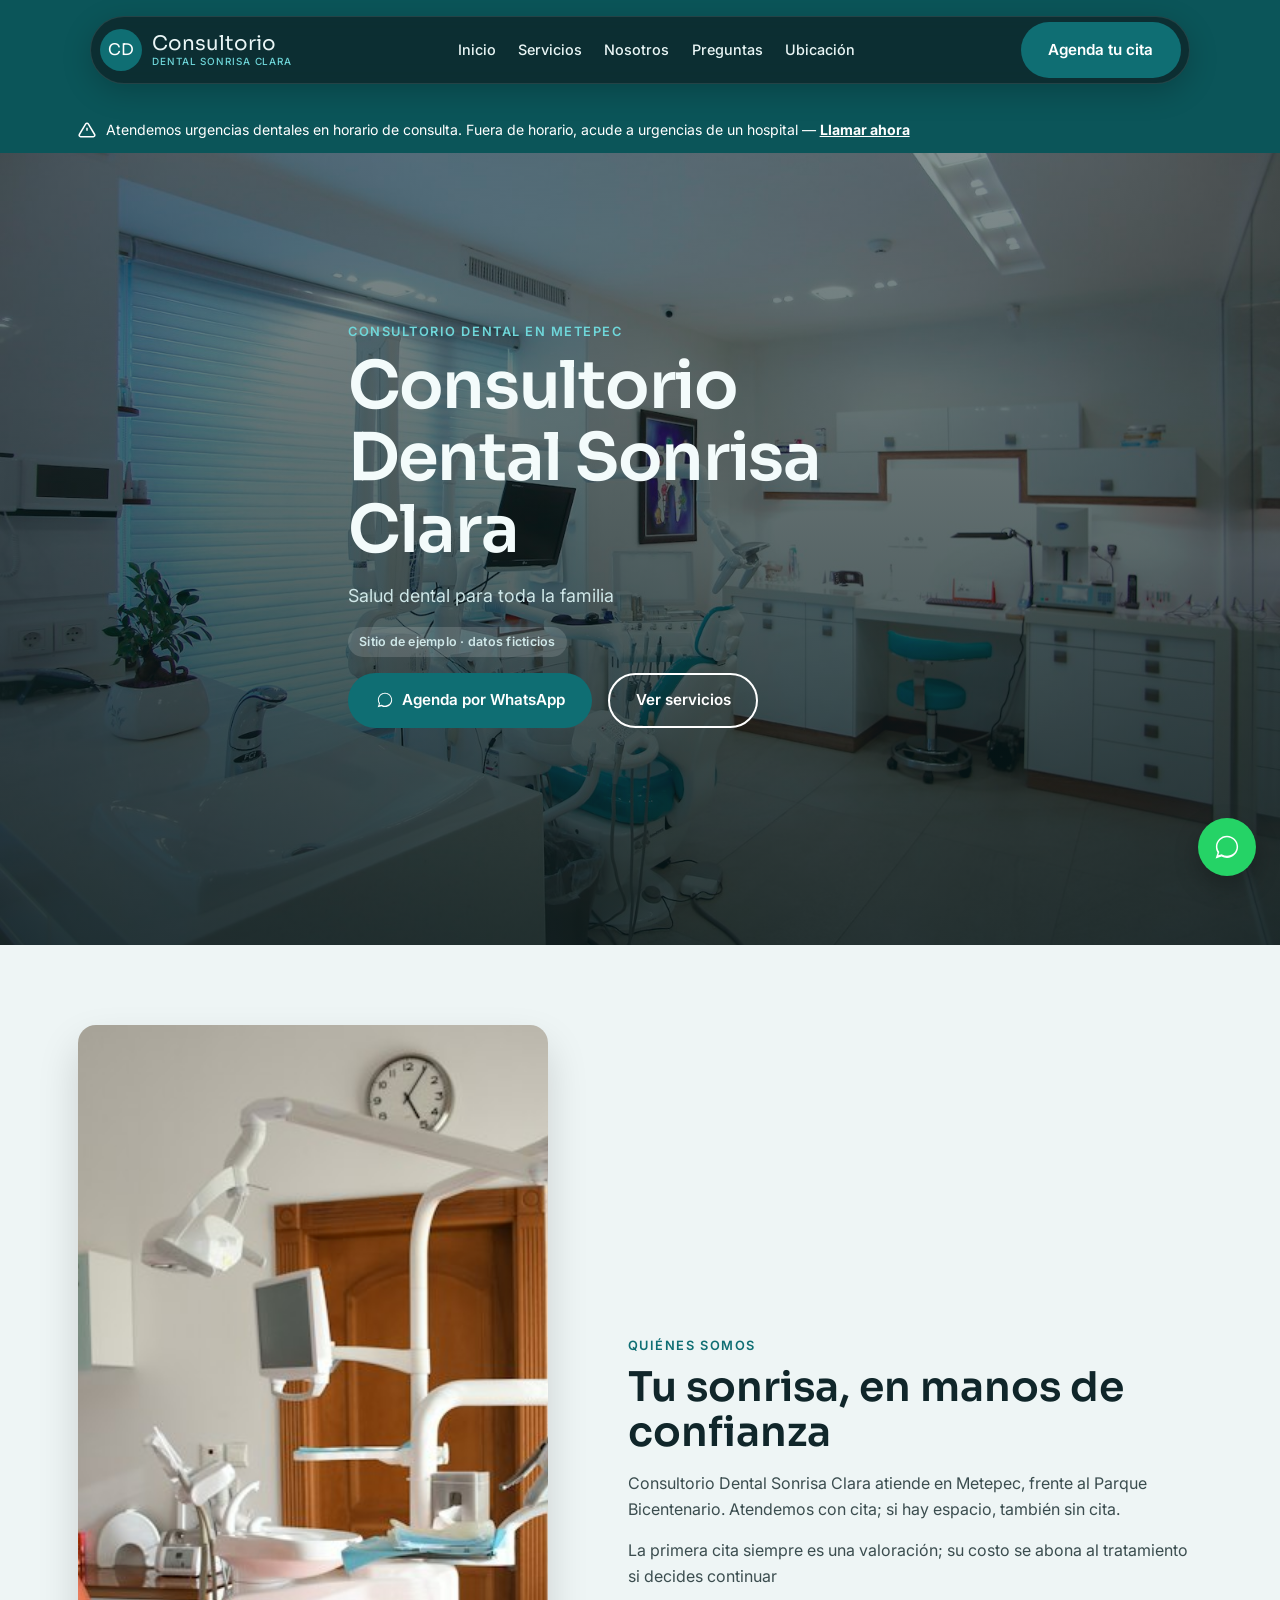
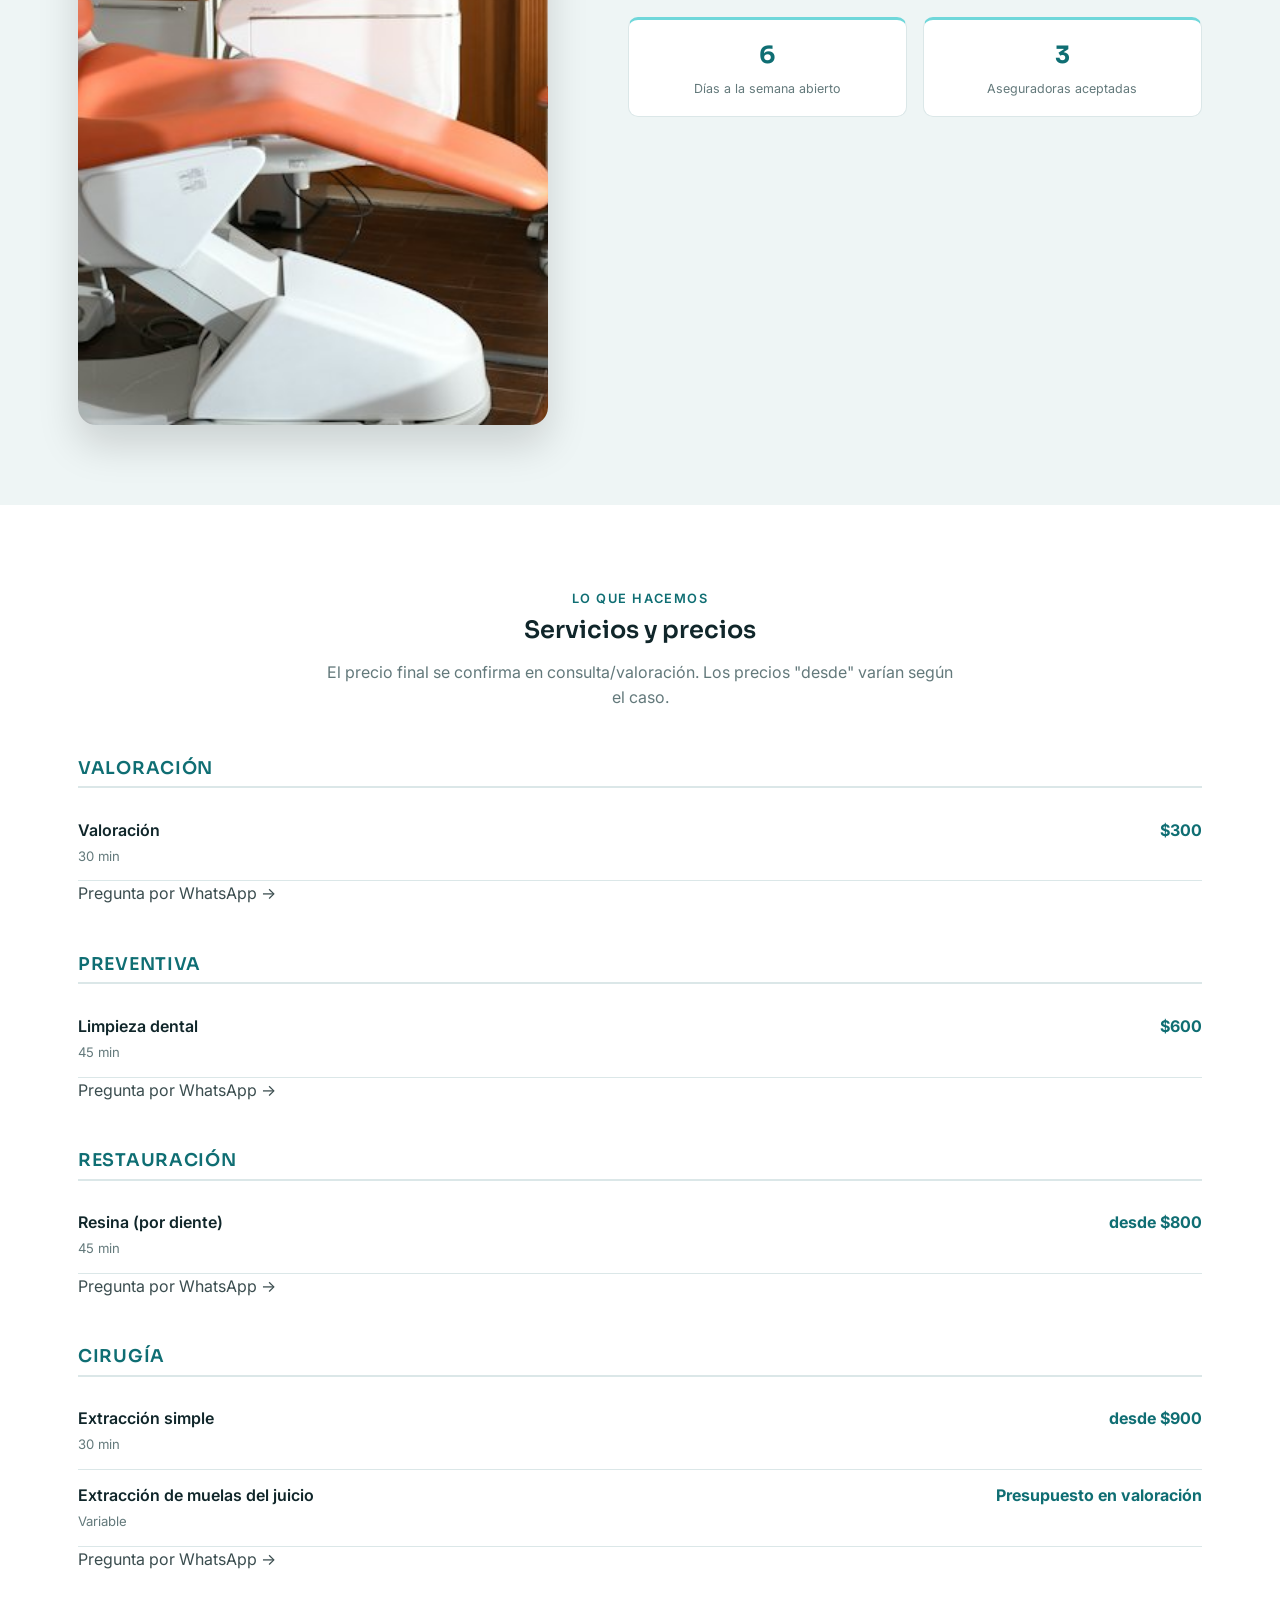
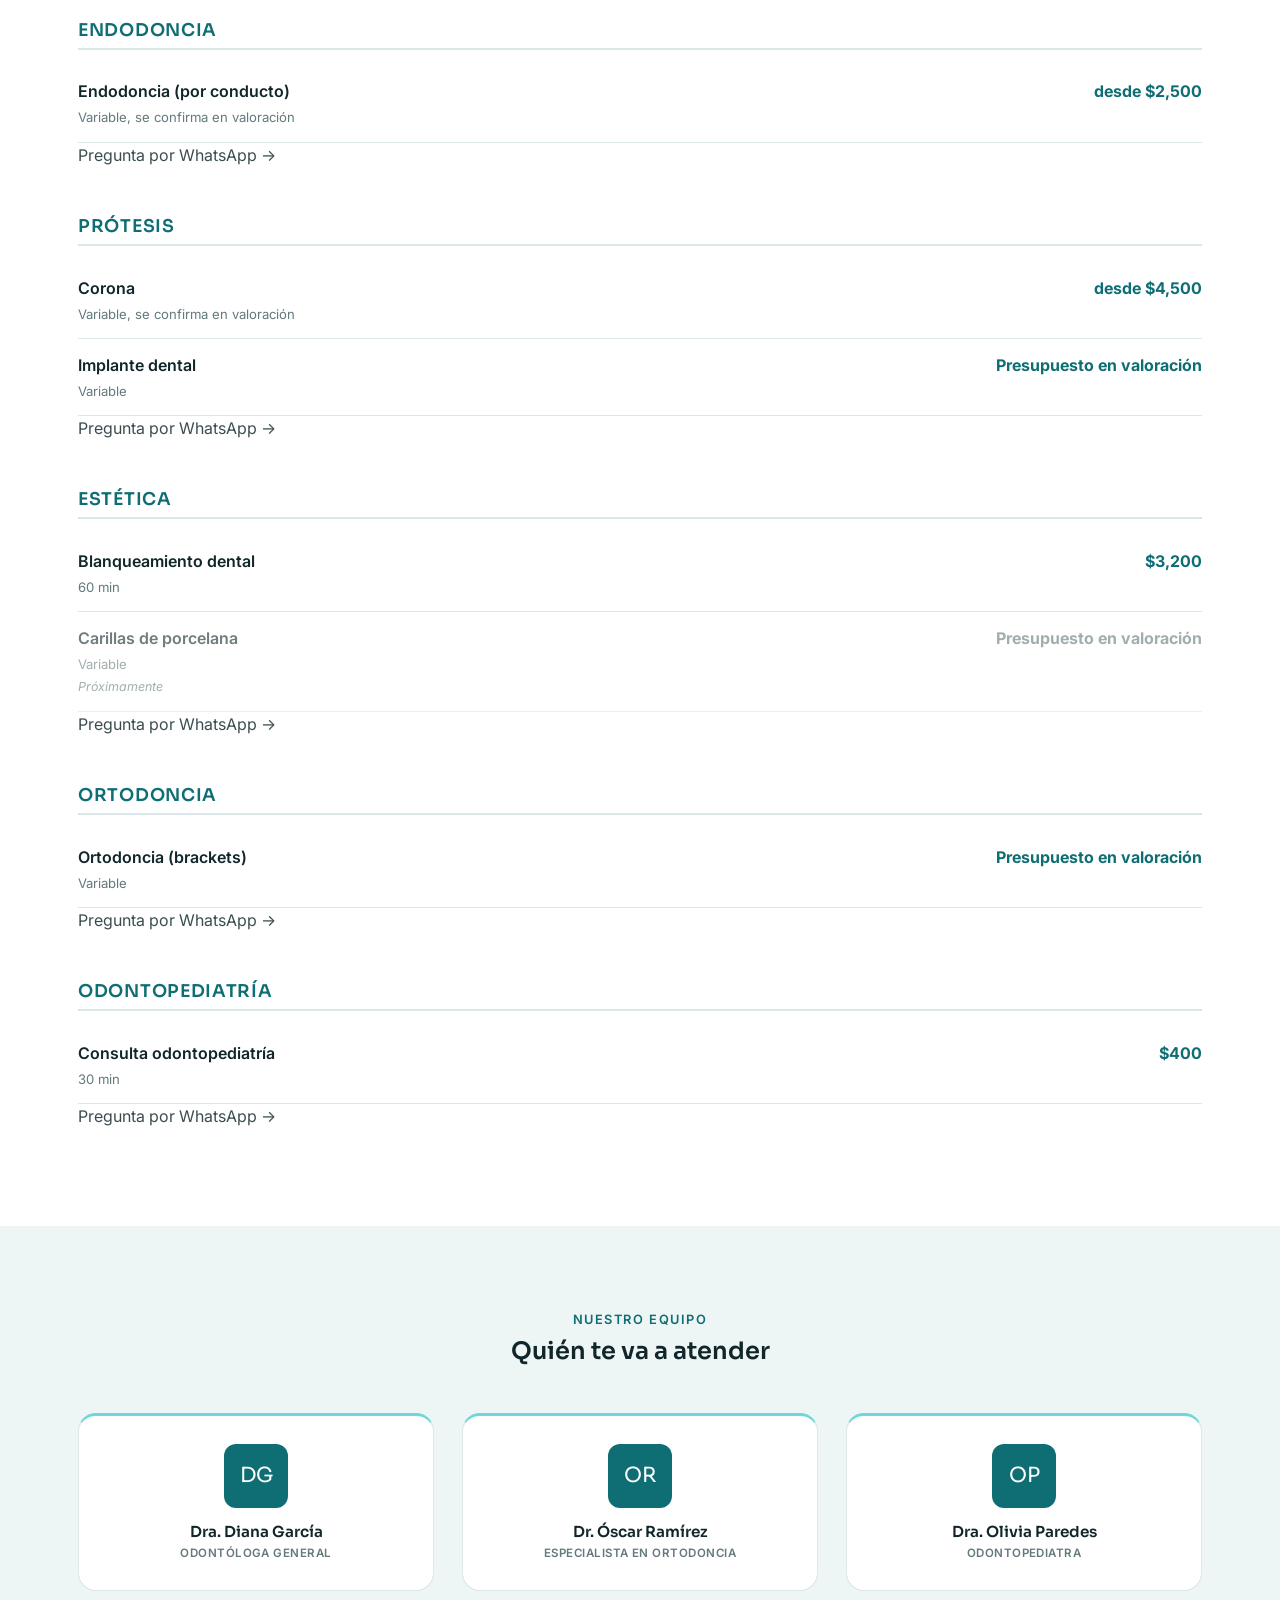
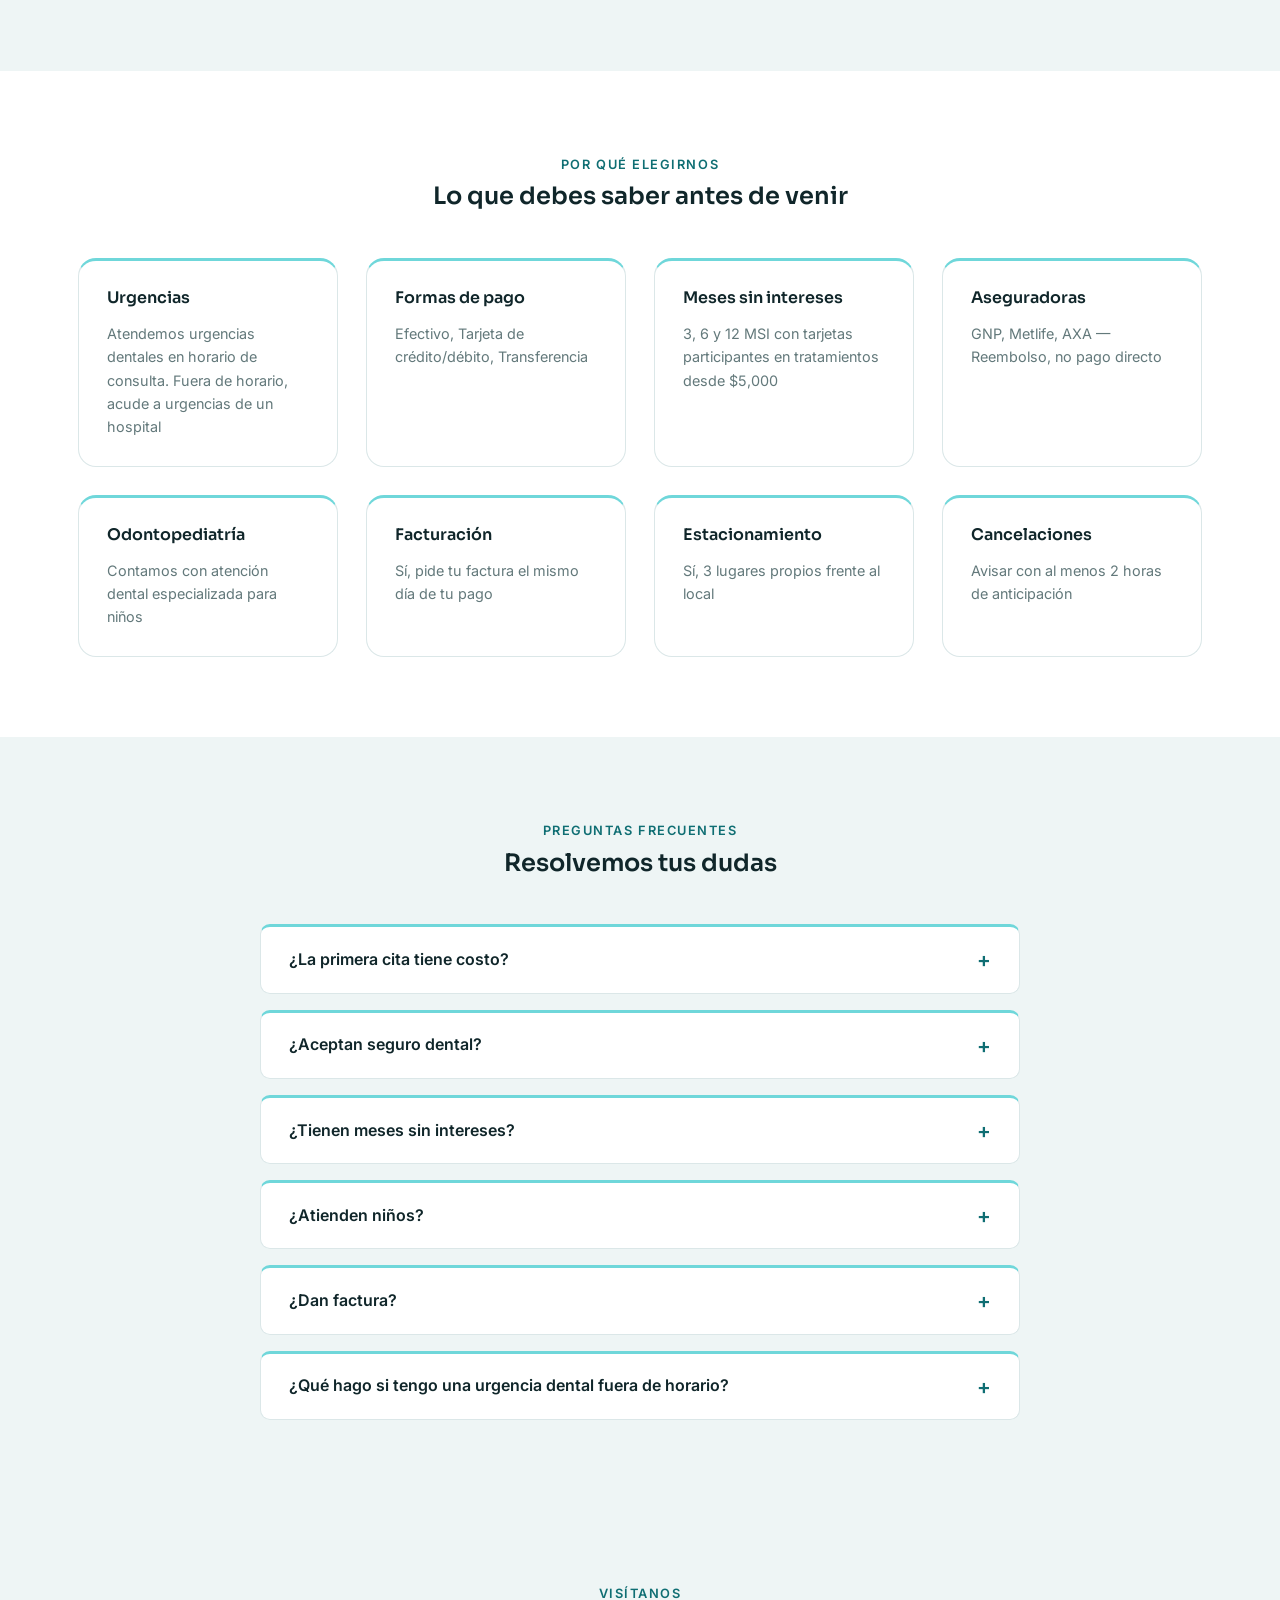
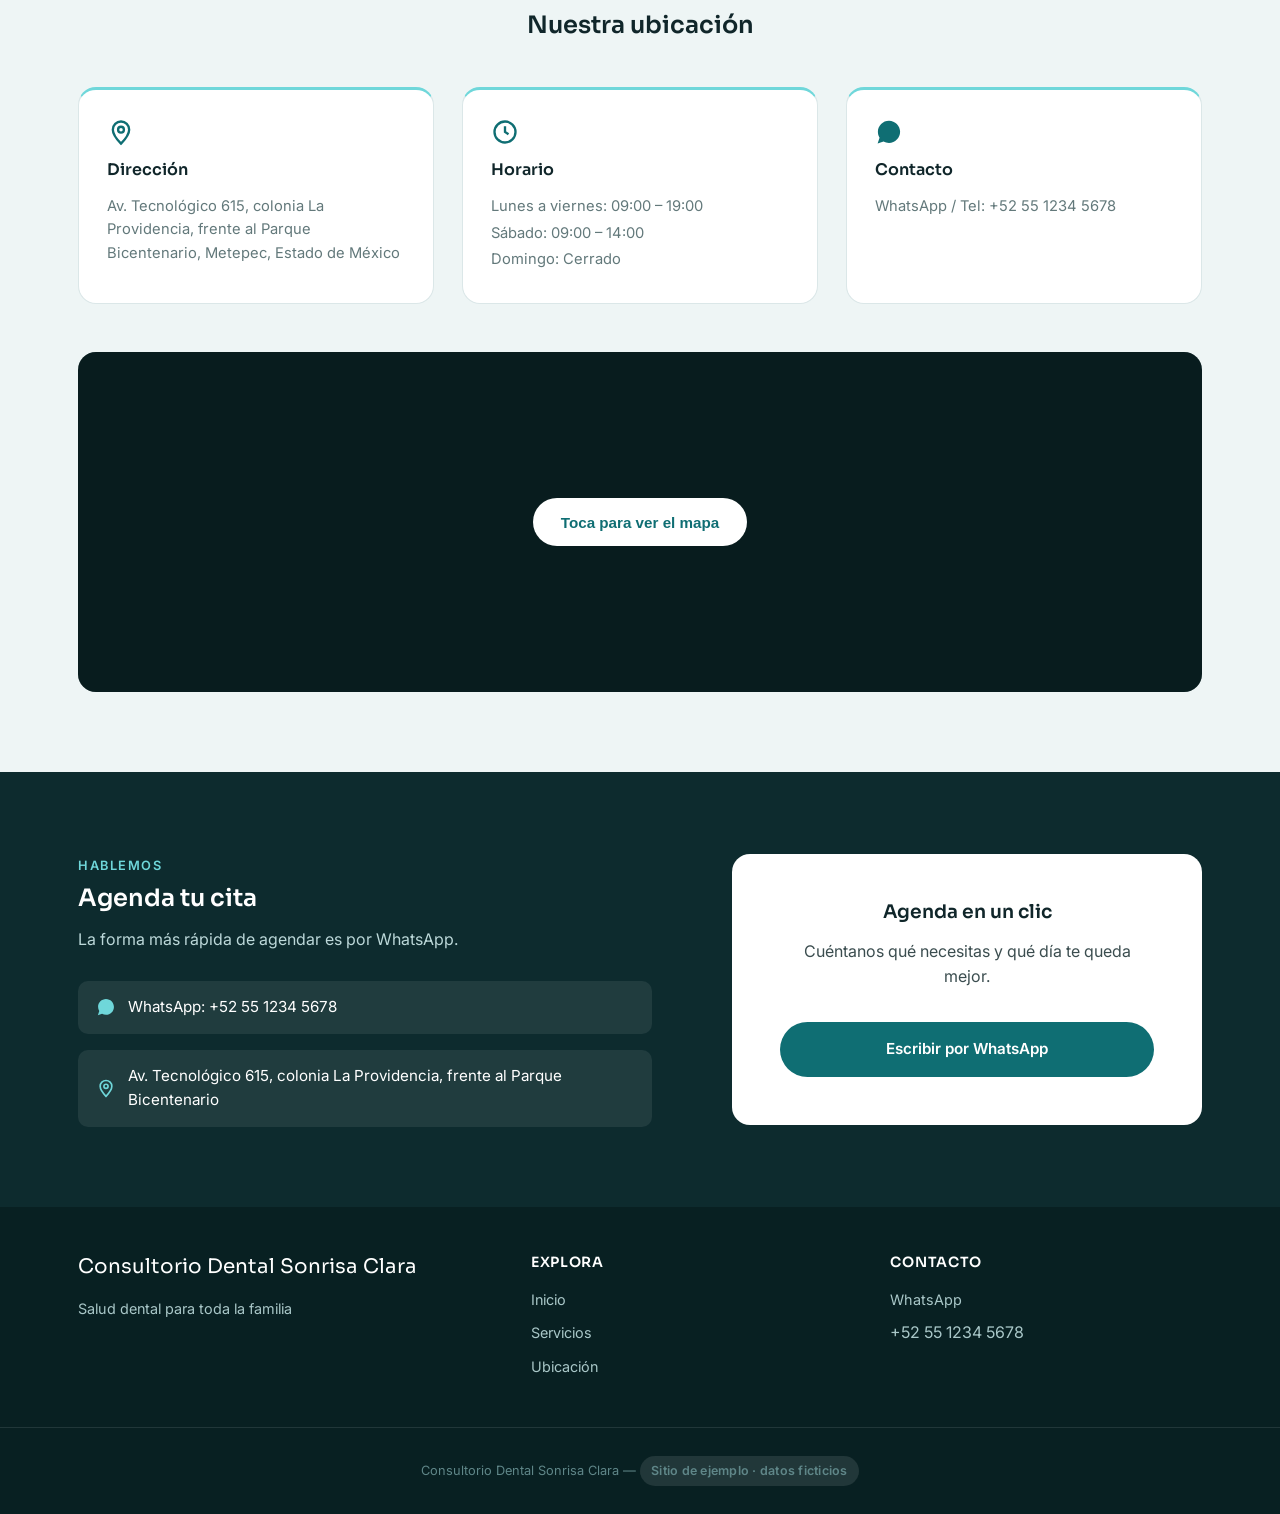
==== commit 7777818c: "Corrige copy de bot reusado en demos y limpia varios detalles de UI - Reescribe modalidad/especies/p" ====
--- a/docs/sonrisa-clara/index.html
+++ b/docs/sonrisa-clara/index.html
@@ -10,13 +10,13 @@
 <link rel="preconnect" href="https://fonts.gstatic.com" crossorigin>
 <link href="https://fonts.googleapis.com/css2?family=Sora:wght@500;600;700&family=Inter:wght@400;500;600;700&display=swap" rel="stylesheet">
 
-<meta name="description" content="Consultorio Dental Sonrisa Clara — Salud dental para toda la familia en Ciudad de México. Agenda por WhatsApp.">
+<meta name="description" content="Consultorio Dental Sonrisa Clara — Salud dental para toda la familia en Metepec. Agenda por WhatsApp.">
 <link rel="canonical" href="https://a01771796-alt.github.io/web-salud-template/sonrisa-clara/">
 
 <meta property="og:type" content="website">
 <meta property="og:site_name" content="Consultorio Dental Sonrisa Clara">
 <meta property="og:title" content="Consultorio Dental Sonrisa Clara — Salud dental para toda la familia">
-<meta property="og:description" content="Consultorio Dental Sonrisa Clara — Salud dental para toda la familia en Ciudad de México. Agenda por WhatsApp.">
+<meta property="og:description" content="Consultorio Dental Sonrisa Clara — Salud dental para toda la familia en Metepec. Agenda por WhatsApp.">
 <meta property="og:url" content="https://a01771796-alt.github.io/web-salud-template/sonrisa-clara/">
 <meta property="og:image" content="https://a01771796-alt.github.io/web-salud-template/sonrisa-clara/images/og-image.jpg">
 <meta property="og:image:secure_url" content="https://a01771796-alt.github.io/web-salud-template/sonrisa-clara/images/og-image.jpg">
@@ -27,7 +27,7 @@
 
 <meta name="twitter:card" content="summary_large_image">
 <meta name="twitter:title" content="Consultorio Dental Sonrisa Clara — Salud dental para toda la familia">
-<meta name="twitter:description" content="Consultorio Dental Sonrisa Clara — Salud dental para toda la familia en Ciudad de México. Agenda por WhatsApp.">
+<meta name="twitter:description" content="Consultorio Dental Sonrisa Clara — Salud dental para toda la familia en Metepec. Agenda por WhatsApp.">
 <meta name="twitter:image" content="https://a01771796-alt.github.io/web-salud-template/sonrisa-clara/images/og-image.jpg">
 
 <link rel="icon" type="image/svg+xml" href="favicon.svg">
@@ -42,13 +42,13 @@
   "url": "https://a01771796-alt.github.io/web-salud-template/sonrisa-clara/",
   "address": {
     "@type": "PostalAddress",
-    "streetAddress": "Av. Universidad 230, colonia Del Valle",
-    "addressLocality": "Ciudad de México",
-    "addressRegion": "Ciudad de México",
-    "postalCode": "03100",
+    "streetAddress": "Av. Tecnológico 615, colonia La Providencia",
+    "addressLocality": "Metepec",
+    "addressRegion": "Estado de México",
+    "postalCode": "52148",
     "addressCountry": "MX"
   },
-  "geo": { "@type": "GeoCoordinates", "latitude": 19.3805, "longitude": -99.1636 },
+  "geo": { "@type": "GeoCoordinates", "latitude": 19.2578, "longitude": -99.6112 },
   "telephone": "+52 55 1234 5678",
   "openingHoursSpecification": [
     {
@@ -91,17 +91,17 @@
 <div class="urgencias-banner">
   <div class="container">
     <svg aria-hidden="true" viewBox="0 0 24 24" fill="none" stroke="currentColor" stroke-width="2"><path d="M12 9v4M12 17h.01M10.3 3.9 1.8 18a2 2 0 0 0 1.7 3h17a2 2 0 0 0 1.7-3L13.7 3.9a2 2 0 0 0-3.4 0Z"/></svg>
-    <span>Atendemos urgencias dentales en horario de consulta — llama directo al 55-1234-5678. Fuera de horario, acude a urgencias de un hospital — <a href="tel:+525512345678">Llamar ahora</a></span>
+    <span>Atendemos urgencias dentales en horario de consulta. Fuera de horario, acude a urgencias de un hospital — <a href="tel:+525512345678">Llamar ahora</a></span>
   </div>
 </div>
 <!-- FOTO PLACEHOLDER: reemplazar por foto real del local; esta es una foto de stock de referencia de estilo (ver CREDITOS.md) -->
 <section class="hero has-urgencias" id="top">
   <div class="hero-bg" role="img" aria-label="Ambientación de consultorio dental, foto de referencia"></div>
   <div class="container hero-content">
-    <span class="eyebrow">Consultorio dental en Ciudad de México</span>
+    <span class="eyebrow">Consultorio dental en Metepec</span>
     <h1>Consultorio Dental Sonrisa Clara</h1>
     <p class="lead">Salud dental para toda la familia</p>
-    <p class="lead"><strong>NEGOCIO DE PRUEBA</strong> — datos ficticios, usado solo para probar esta plantilla.</p>
+    <span class="demo-tag">Sitio de ejemplo · datos ficticios</span>
     <div class="hero-actions">
       <a class="btn btn-primary" href="https://wa.me/525512345678?text=Hola%2C%20quiero%20agendar%20una%20cita%20en%20Consultorio%20Dental%20Sonrisa%20Clara" target="_blank" rel="noopener">
         <svg aria-hidden="true" viewBox="0 0 32 32" fill="currentColor"><path d="M16 3C9 3 3.3 8.7 3.3 15.7c0 2.5.7 4.8 1.9 6.8L3 29l6.7-2.1c1.9 1 4 1.6 6.3 1.6 7 0 12.7-5.7 12.7-12.7C28.7 8.7 23 3 16 3zm0 23c-2 0-3.9-.5-5.6-1.5l-.4-.2-4 1.2 1.2-3.9-.3-.4C5.8 19.6 5 17.7 5 15.7 5 9.7 9.9 4.8 16 4.8s11 4.9 11 10.9S22.1 26 16 26z"/></svg>
@@ -120,12 +120,10 @@
     <div class="about-text">
       <span class="eyebrow">Quiénes somos</span>
       <h2>Tu sonrisa, en manos de confianza</h2>
-      <p>Consultorio Dental Sonrisa Clara atiende en Ciudad de México, a 3 cuadras del metro Zapata. Con cita previa (también se aceptan clientes por orden de llegada si hay espacio disponible, pero no se garantiza)</p>
+      <p>Consultorio Dental Sonrisa Clara atiende en Metepec, frente al Parque Bicentenario. Atendemos con cita; si hay espacio, también sin cita.</p>
       <p>La primera cita siempre es una valoración; su costo se abona al tratamiento si decides continuar</p>
-      
       <!-- PENDIENTE: confirmar año de apertura, historia y tamaño real del equipo -->
       <div class="about-facts">
-        <div class="about-fact"><strong>Sí</strong><span>Atendemos niños</span></div>
         <div class="about-fact"><strong>6</strong><span>Días a la semana abierto</span></div>
         <div class="about-fact"><strong>3</strong><span>Aseguradoras aceptadas</span></div>
       </div>
@@ -149,7 +147,7 @@
         </div>
         <span class="servicio-precio">$300</span>
       </div>
-      <p class="services-note"><a href="https://wa.me/525512345678?text=Hola%2C%20quisiera%20m%C3%A1s%20informaci%C3%B3n%20sobre%20valoraci%C3%B3n" target="_blank" rel="noopener">Pregunta por WhatsApp →</a></p>
+      <p class="services-note"><a href="https://wa.me/525512345678?text=Hola%2C%20quisiera%20m%C3%A1s%20informaci%C3%B3n%20sobre%20servicios%20de%20valoraci%C3%B3n" target="_blank" rel="noopener">Pregunta por WhatsApp →</a></p>
     </div>
     <div class="servicios-categoria">
       <h3>Preventiva</h3>
@@ -161,7 +159,7 @@
         </div>
         <span class="servicio-precio">$600</span>
       </div>
-      <p class="services-note"><a href="https://wa.me/525512345678?text=Hola%2C%20quisiera%20m%C3%A1s%20informaci%C3%B3n%20sobre%20preventiva" target="_blank" rel="noopener">Pregunta por WhatsApp →</a></p>
+      <p class="services-note"><a href="https://wa.me/525512345678?text=Hola%2C%20quisiera%20m%C3%A1s%20informaci%C3%B3n%20sobre%20servicios%20de%20preventiva" target="_blank" rel="noopener">Pregunta por WhatsApp →</a></p>
     </div>
     <div class="servicios-categoria">
       <h3>Restauración</h3>
@@ -173,7 +171,7 @@
         </div>
         <span class="servicio-precio">desde $800</span>
       </div>
-      <p class="services-note"><a href="https://wa.me/525512345678?text=Hola%2C%20quisiera%20m%C3%A1s%20informaci%C3%B3n%20sobre%20restauraci%C3%B3n" target="_blank" rel="noopener">Pregunta por WhatsApp →</a></p>
+      <p class="services-note"><a href="https://wa.me/525512345678?text=Hola%2C%20quisiera%20m%C3%A1s%20informaci%C3%B3n%20sobre%20servicios%20de%20restauraci%C3%B3n" target="_blank" rel="noopener">Pregunta por WhatsApp →</a></p>
     </div>
     <div class="servicios-categoria">
       <h3>Cirugía</h3>
@@ -193,7 +191,7 @@
         </div>
         <span class="servicio-precio">Presupuesto en valoración</span>
       </div>
-      <p class="services-note"><a href="https://wa.me/525512345678?text=Hola%2C%20quisiera%20m%C3%A1s%20informaci%C3%B3n%20sobre%20cirug%C3%ADa" target="_blank" rel="noopener">Pregunta por WhatsApp →</a></p>
+      <p class="services-note"><a href="https://wa.me/525512345678?text=Hola%2C%20quisiera%20m%C3%A1s%20informaci%C3%B3n%20sobre%20servicios%20de%20cirug%C3%ADa" target="_blank" rel="noopener">Pregunta por WhatsApp →</a></p>
     </div>
     <div class="servicios-categoria">
       <h3>Endodoncia</h3>
@@ -205,7 +203,7 @@
         </div>
         <span class="servicio-precio">desde $2,500</span>
       </div>
-      <p class="services-note"><a href="https://wa.me/525512345678?text=Hola%2C%20quisiera%20m%C3%A1s%20informaci%C3%B3n%20sobre%20endodoncia" target="_blank" rel="noopener">Pregunta por WhatsApp →</a></p>
+      <p class="services-note"><a href="https://wa.me/525512345678?text=Hola%2C%20quisiera%20m%C3%A1s%20informaci%C3%B3n%20sobre%20servicios%20de%20endodoncia" target="_blank" rel="noopener">Pregunta por WhatsApp →</a></p>
     </div>
     <div class="servicios-categoria">
       <h3>Prótesis</h3>
@@ -225,7 +223,7 @@
         </div>
         <span class="servicio-precio">Presupuesto en valoración</span>
       </div>
-      <p class="services-note"><a href="https://wa.me/525512345678?text=Hola%2C%20quisiera%20m%C3%A1s%20informaci%C3%B3n%20sobre%20pr%C3%B3tesis" target="_blank" rel="noopener">Pregunta por WhatsApp →</a></p>
+      <p class="services-note"><a href="https://wa.me/525512345678?text=Hola%2C%20quisiera%20m%C3%A1s%20informaci%C3%B3n%20sobre%20servicios%20de%20pr%C3%B3tesis" target="_blank" rel="noopener">Pregunta por WhatsApp →</a></p>
     </div>
     <div class="servicios-categoria">
       <h3>Estética</h3>
@@ -241,11 +239,11 @@
         <div class="servicio-info">
           <span class="servicio-nombre">Carillas de porcelana</span>
           <span class="servicio-duracion">Variable</span>
-          <span class="servicio-nota-disp">Por el momento sin proveedor, disponible desde el próximo mes</span>
+          <span class="servicio-nota-disp">Próximamente</span>
         </div>
         <span class="servicio-precio">Presupuesto en valoración</span>
       </div>
-      <p class="services-note"><a href="https://wa.me/525512345678?text=Hola%2C%20quisiera%20m%C3%A1s%20informaci%C3%B3n%20sobre%20est%C3%A9tica" target="_blank" rel="noopener">Pregunta por WhatsApp →</a></p>
+      <p class="services-note"><a href="https://wa.me/525512345678?text=Hola%2C%20quisiera%20m%C3%A1s%20informaci%C3%B3n%20sobre%20servicios%20de%20est%C3%A9tica" target="_blank" rel="noopener">Pregunta por WhatsApp →</a></p>
     </div>
     <div class="servicios-categoria">
       <h3>Ortodoncia</h3>
@@ -257,7 +255,7 @@
         </div>
         <span class="servicio-precio">Presupuesto en valoración</span>
       </div>
-      <p class="services-note"><a href="https://wa.me/525512345678?text=Hola%2C%20quisiera%20m%C3%A1s%20informaci%C3%B3n%20sobre%20ortodoncia" target="_blank" rel="noopener">Pregunta por WhatsApp →</a></p>
+      <p class="services-note"><a href="https://wa.me/525512345678?text=Hola%2C%20quisiera%20m%C3%A1s%20informaci%C3%B3n%20sobre%20servicios%20de%20ortodoncia" target="_blank" rel="noopener">Pregunta por WhatsApp →</a></p>
     </div>
     <div class="servicios-categoria">
       <h3>Odontopediatría</h3>
@@ -269,7 +267,7 @@
         </div>
         <span class="servicio-precio">$400</span>
       </div>
-      <p class="services-note"><a href="https://wa.me/525512345678?text=Hola%2C%20quisiera%20m%C3%A1s%20informaci%C3%B3n%20sobre%20odontopediatr%C3%ADa" target="_blank" rel="noopener">Pregunta por WhatsApp →</a></p>
+      <p class="services-note"><a href="https://wa.me/525512345678?text=Hola%2C%20quisiera%20m%C3%A1s%20informaci%C3%B3n%20sobre%20servicios%20de%20odontopediatr%C3%ADa" target="_blank" rel="noopener">Pregunta por WhatsApp →</a></p>
     </div>
   </div>
 </section>
@@ -282,17 +280,17 @@
     <div class="equipo-grid">
       <div class="equipo-card">
         <div class="equipo-avatar">DG</div>
-        <h3>Equipo</h3>
+        <h3>Dra. Diana García</h3>
         <p>Odontóloga general</p>
       </div>
       <div class="equipo-card">
         <div class="equipo-avatar">OR</div>
-        <h3>Equipo</h3>
+        <h3>Dr. Óscar Ramírez</h3>
         <p>Especialista en ortodoncia</p>
       </div>
       <div class="equipo-card">
         <div class="equipo-avatar">OP</div>
-        <h3>Equipo</h3>
+        <h3>Dra. Olivia Paredes</h3>
         <p>Odontopediatra</p>
       </div>
     </div>
@@ -305,10 +303,11 @@
       <h2>Lo que debes saber antes de venir</h2>
     </div>
     <div class="porque-grid">
-      <div class="porque-card"><h3>Confirmación real</h3><p>Las citas solicitadas por WhatsApp quedan pendientes de que un encargado confirme la disponibilidad final por este mismo medio — no son automáticas</p></div>
+      <div class="porque-card"><h3>Urgencias</h3><p>Atendemos urgencias dentales en horario de consulta. Fuera de horario, acude a urgencias de un hospital</p></div>
       <div class="porque-card"><h3>Formas de pago</h3><p>Efectivo, Tarjeta de crédito/débito, Transferencia</p></div>
       <div class="porque-card"><h3>Meses sin intereses</h3><p>3, 6 y 12 MSI con tarjetas participantes en tratamientos desde $5,000</p></div>
       <div class="porque-card"><h3>Aseguradoras</h3><p>GNP, Metlife, AXA — Reembolso, no pago directo</p></div>
+      <div class="porque-card"><h3>Odontopediatría</h3><p>Contamos con atención dental especializada para niños</p></div>
       <div class="porque-card"><h3>Facturación</h3><p>Sí, pide tu factura el mismo día de tu pago</p></div>
       <div class="porque-card"><h3>Estacionamiento</h3><p>Sí, 3 lugares propios frente al local</p></div>
       <div class="porque-card"><h3>Cancelaciones</h3><p>Avisar con al menos 2 horas de anticipación</p></div>
@@ -359,8 +358,7 @@
       <div class="location-card">
         <svg aria-hidden="true" viewBox="0 0 24 24" fill="none" stroke="currentColor" stroke-width="2"><path d="M12 22s7-7.3 7-12a7 7 0 1 0-14 0c0 4.7 7 12 7 12z"/><circle cx="12" cy="10" r="2.5"/></svg>
         <h3>Dirección</h3>
-        <p>Av. Universidad 230, colonia Del Valle, a 3 cuadras del metro Zapata, Ciudad de México</p>
-        <p>Sí, 3 lugares propios frente al local</p>
+        <p>Av. Tecnológico 615, colonia La Providencia, frente al Parque Bicentenario, Metepec, Estado de México</p>
       </div>
       <div class="location-card">
         <svg aria-hidden="true" viewBox="0 0 24 24" fill="none" stroke="currentColor" stroke-width="2"><circle cx="12" cy="12" r="9"/><path d="M12 7v5l3 2"/></svg>
@@ -375,7 +373,7 @@
         <p>WhatsApp / Tel: +52 55 1234 5678</p>
       </div>
     </div>
-    <div class="map-placeholder" id="map-placeholder" data-lat="19.3805" data-lng="-99.1636" data-title="Ubicación de Consultorio Dental Sonrisa Clara">
+    <div class="map-placeholder" id="map-placeholder" data-lat="19.2578" data-lng="-99.6112" data-title="Ubicación de Consultorio Dental Sonrisa Clara">
       <button type="button" class="btn btn-light map-trigger" id="map-trigger">Toca para ver el mapa</button>
     </div>
   </div>
@@ -385,7 +383,7 @@
     <div>
       <span class="eyebrow">Hablemos</span>
       <h2>Agenda tu cita</h2>
-      <p class="lead">La forma más rápida de agendar es por WhatsApp — te confirmamos disponibilidad el mismo día.</p>
+      <p class="lead">La forma más rápida de agendar es por WhatsApp.</p>
       <div class="contact-list">
         <div class="contact-item">
           <svg aria-hidden="true" viewBox="0 0 32 32" fill="currentColor"><path d="M16 3C9 3 3.3 8.7 3.3 15.7c0 2.5.7 4.8 1.9 6.8L3 29l6.7-2.1c1.9 1 4 1.6 6.3 1.6 7 0 12.7-5.7 12.7-12.7C28.7 8.7 23 3 16 3z"/></svg>
@@ -393,7 +391,7 @@
         </div>
         <div class="contact-item">
           <svg aria-hidden="true" viewBox="0 0 24 24" fill="none" stroke="currentColor" stroke-width="2"><path d="M12 22s7-7.3 7-12a7 7 0 1 0-14 0c0 4.7 7 12 7 12z"/><circle cx="12" cy="10" r="2.5"/></svg>
-          <span>Av. Universidad 230, colonia Del Valle, a 3 cuadras del metro Zapata</span>
+          <span>Av. Tecnológico 615, colonia La Providencia, frente al Parque Bicentenario</span>
         </div>
       </div>
     </div>
@@ -426,7 +424,7 @@
       </ul>
     </div>
   </div>
-  <div class="footer-bottom"><!-- PENDIENTE: dominio final antes de entregar --> Consultorio Dental Sonrisa Clara — NEGOCIO DE PRUEBA, datos ficticios. Sitio de muestra (demo) para probar esta plantilla, no es el sitio oficial de ningún negocio real.</div>
+  <div class="footer-bottom"><!-- PENDIENTE: dominio final antes de entregar --> Consultorio Dental Sonrisa Clara — <span class="demo-tag">Sitio de ejemplo · datos ficticios</span></div>
 </footer>
 <a class="whatsapp-float" href="https://wa.me/525512345678?text=Hola%2C%20quiero%20agendar%20una%20cita%20en%20Consultorio%20Dental%20Sonrisa%20Clara" target="_blank" rel="noopener" aria-label="Agenda tu cita por WhatsApp">
   <svg aria-hidden="true" viewBox="0 0 32 32" fill="currentColor"><path d="M16 3C9 3 3.3 8.7 3.3 15.7c0 2.5.7 4.8 1.9 6.8L3 29l6.7-2.1c1.9 1 4 1.6 6.3 1.6 7 0 12.7-5.7 12.7-12.7C28.7 8.7 23 3 16 3zm0 23c-2 0-3.9-.5-5.6-1.5l-.4-.2-4 1.2 1.2-3.9-.3-.4C5.8 19.6 5 17.7 5 15.7 5 9.7 9.9 4.8 16 4.8s11 4.9 11 10.9S22.1 26 16 26z"/></svg>
--- a/docs/sonrisa-clara/style.css
+++ b/docs/sonrisa-clara/style.css
@@ -171,6 +171,12 @@
 .hero-meta svg { width: 16px; height: 16px; color: var(--color-accent-2); }
 .hero-actions { display: flex; flex-wrap: wrap; gap: 1rem; }
 .hero-actions .btn-outline { border-color: #fff; color: #fff; }
+.demo-tag {
+  display: inline-block; font-size: 0.78rem; font-weight: 600; letter-spacing: 0.02em;
+  padding: 0.3rem 0.7rem; border-radius: 999px;
+  background: rgba(255,255,255,0.14); color: var(--color-hero-text-soft); margin-bottom: var(--space-sm);
+}
+.footer-bottom .demo-tag { background: rgba(255,255,255,0.1); color: var(--color-footer-text-soft); margin-bottom: 0; }
 
 /* ============================================================
    Sobre nosotros
@@ -219,8 +225,8 @@
   display: flex; align-items: center; justify-content: center; font-family: var(--font-display); font-size: 1.3rem;
   margin: 0 auto var(--space-sm);
 }
-.equipo-card h3 { font-size: 0.72rem; text-transform: uppercase; letter-spacing: 0.04em; color: var(--color-text-soft); margin: 0; font-family: var(--font-body); font-weight: 600; }
-.equipo-card p { margin: 0; color: var(--color-heading); font-weight: 600; font-size: 0.95rem; }
+.equipo-card h3 { margin: 0; color: var(--color-heading); font-weight: 600; font-size: 0.95rem; }
+.equipo-card p { font-size: 0.72rem; text-transform: uppercase; letter-spacing: 0.04em; color: var(--color-text-soft); margin: 0.2rem 0 0; font-family: var(--font-body); font-weight: 600; }
 
 /* ============================================================
    Por qué elegirnos
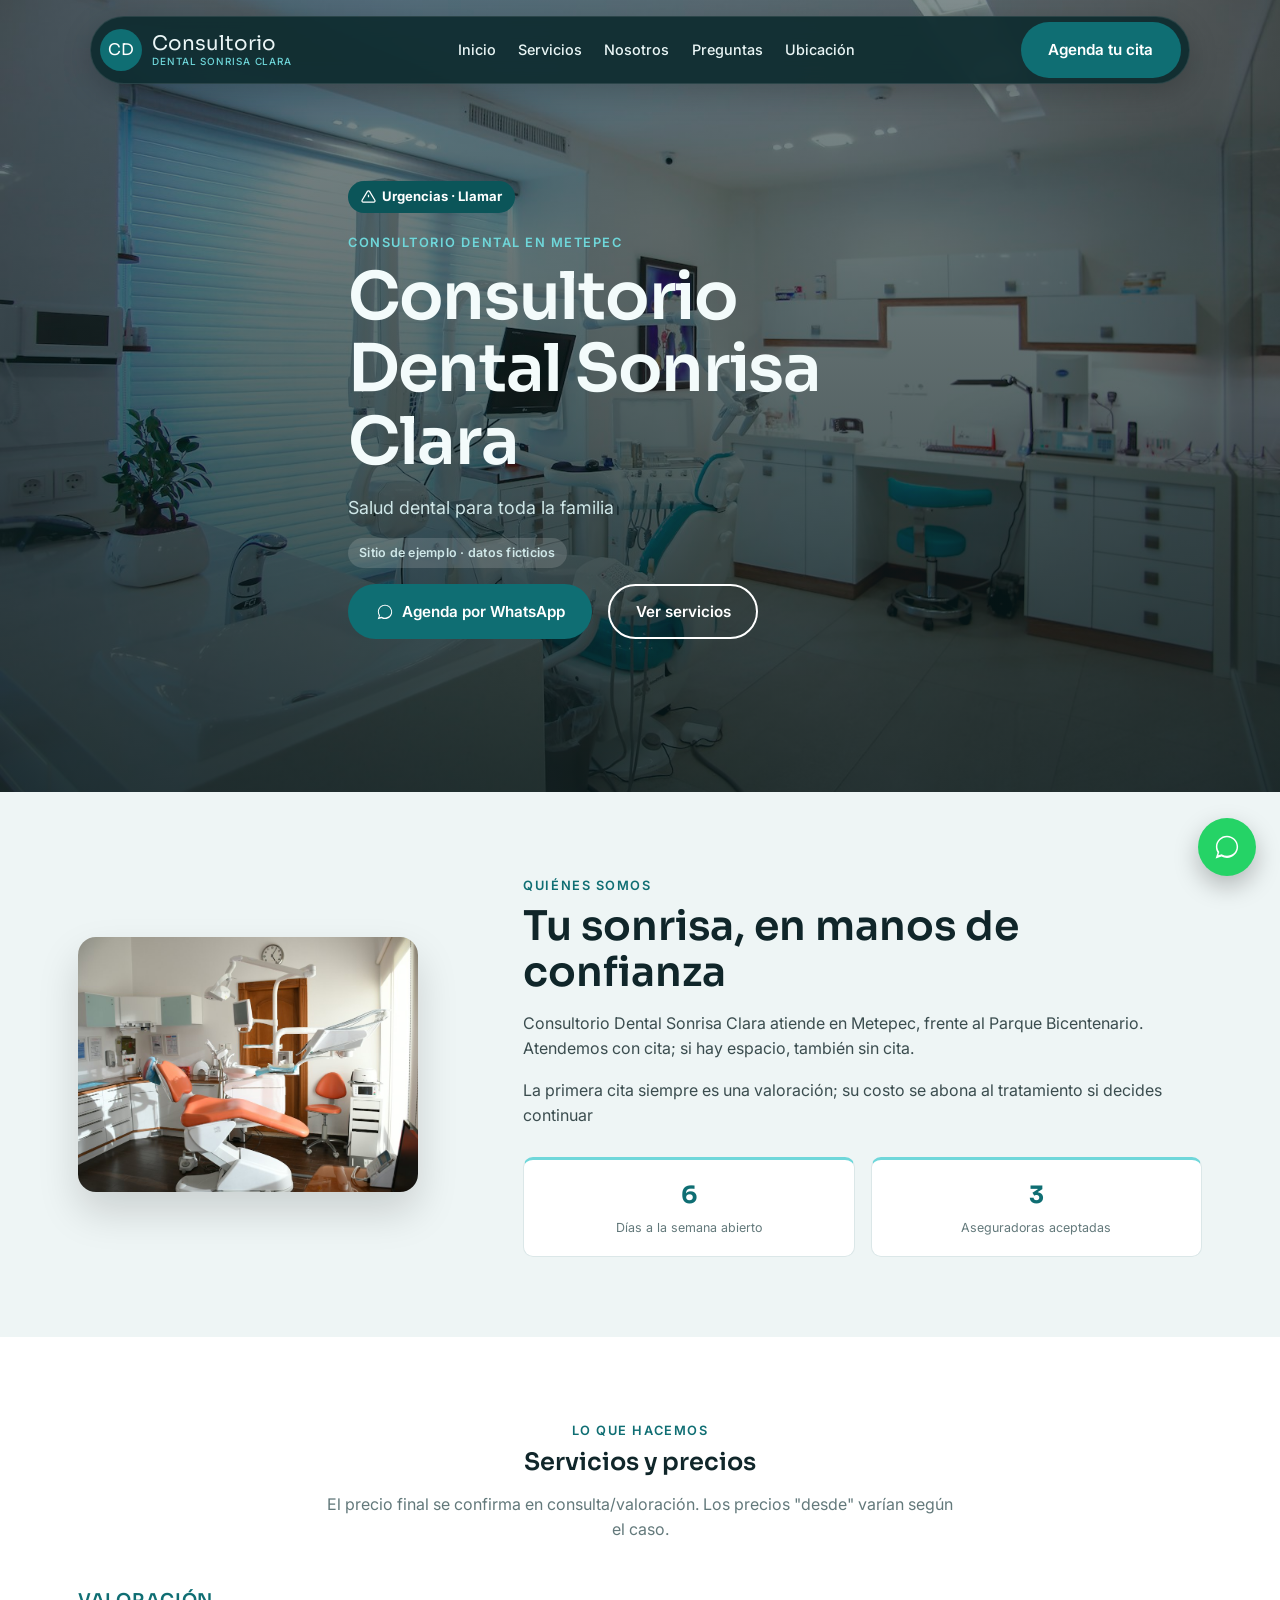
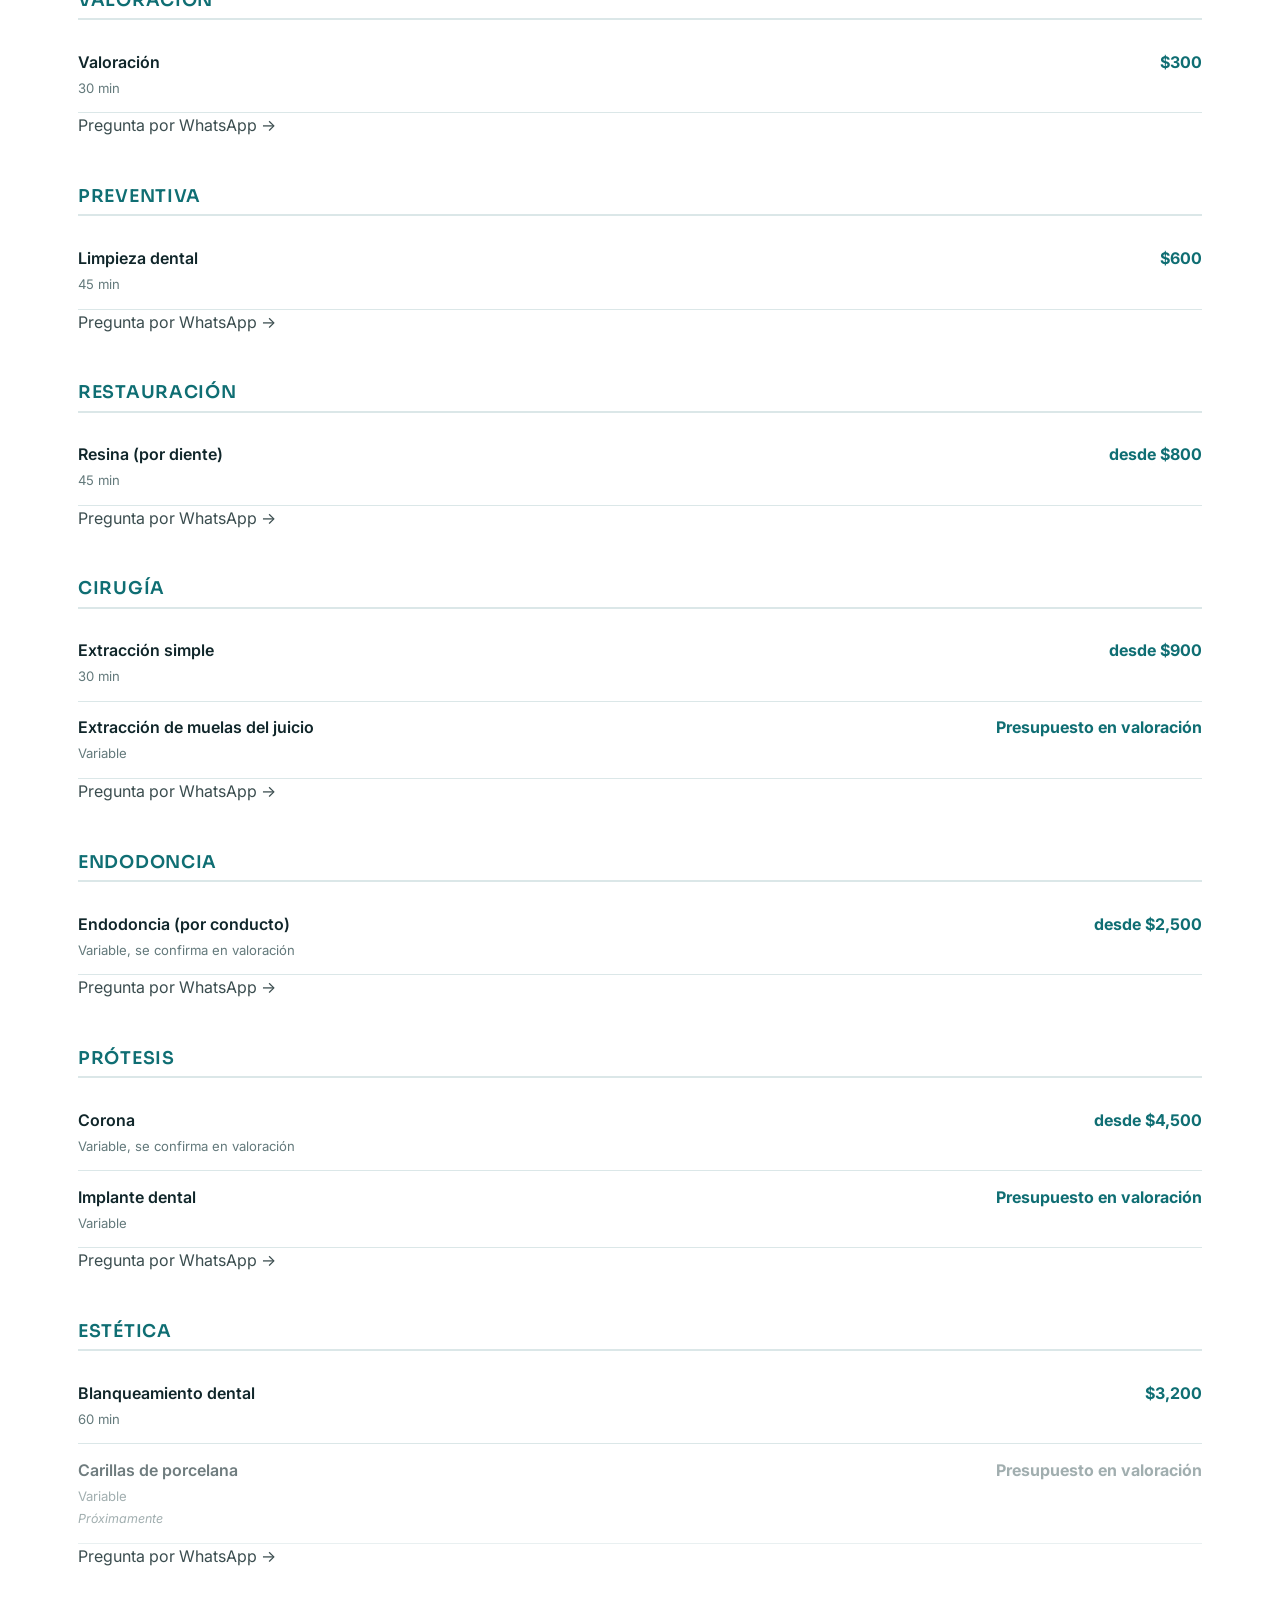
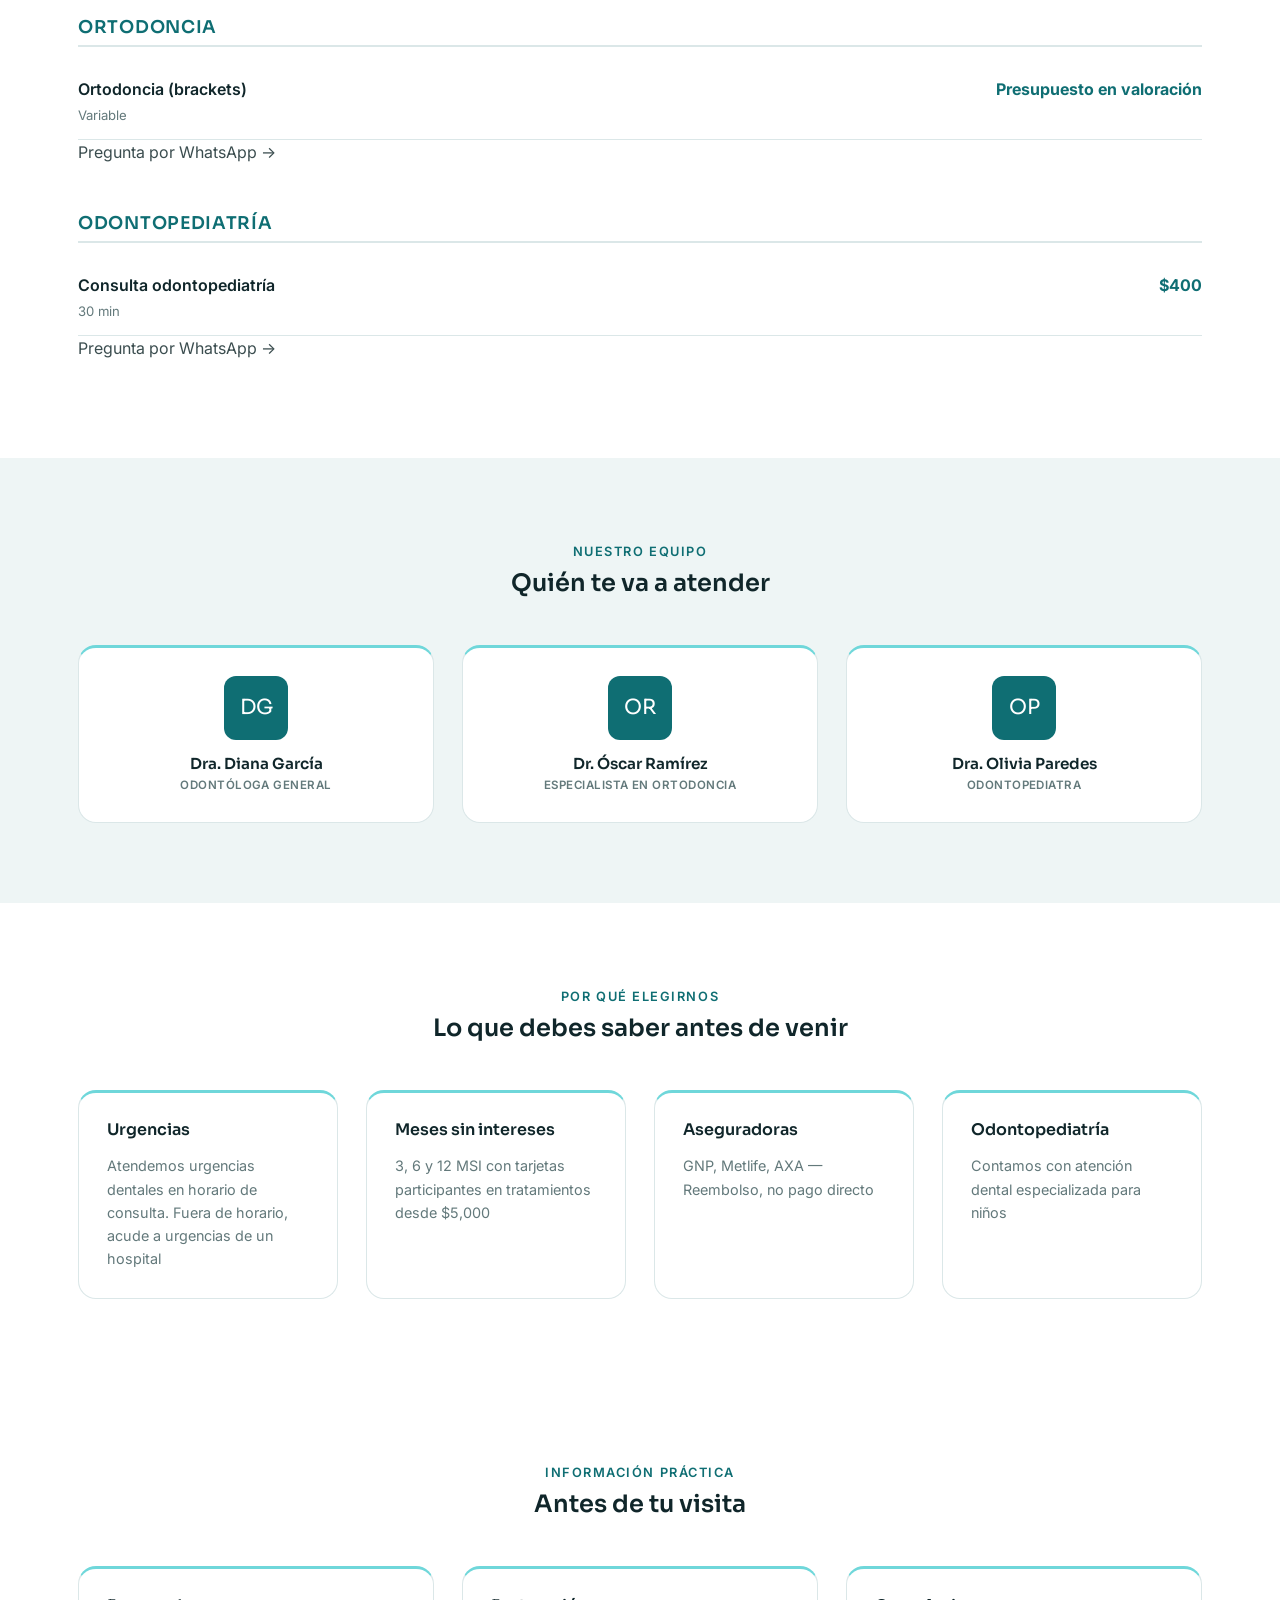
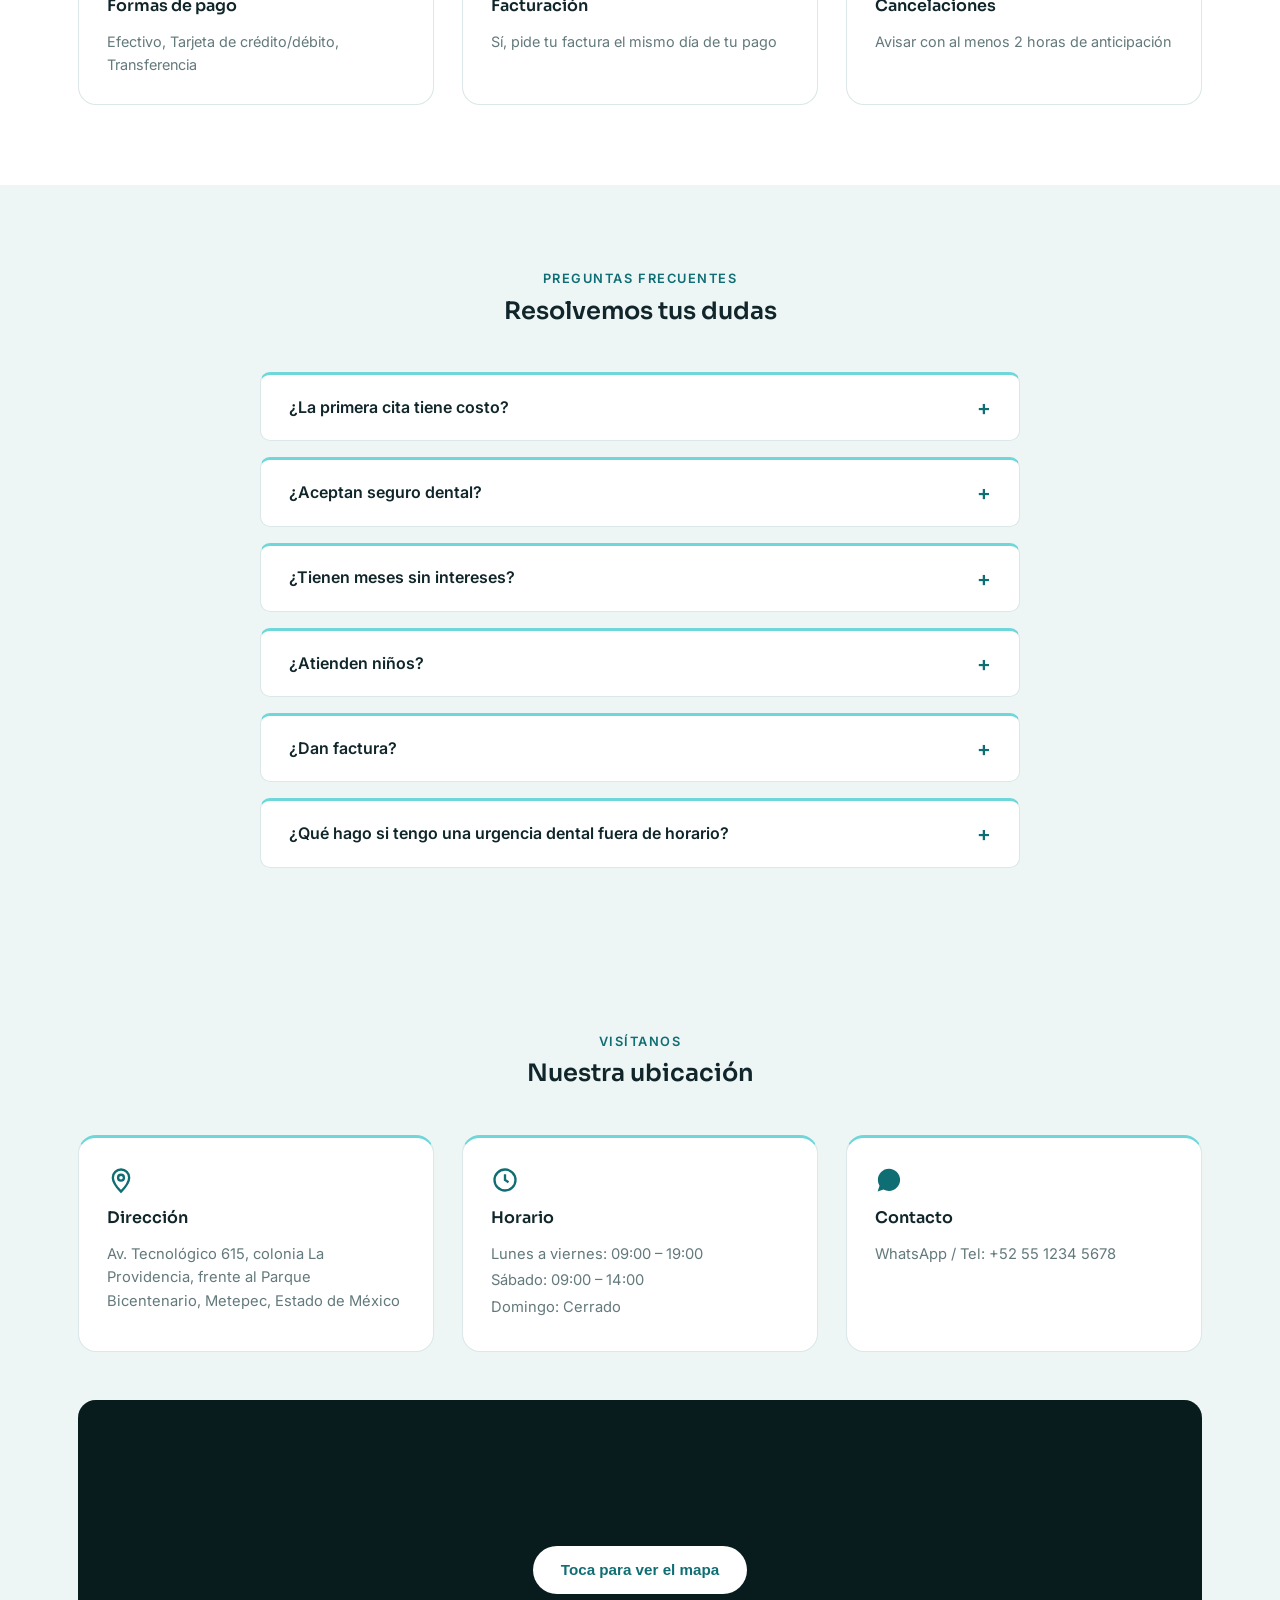
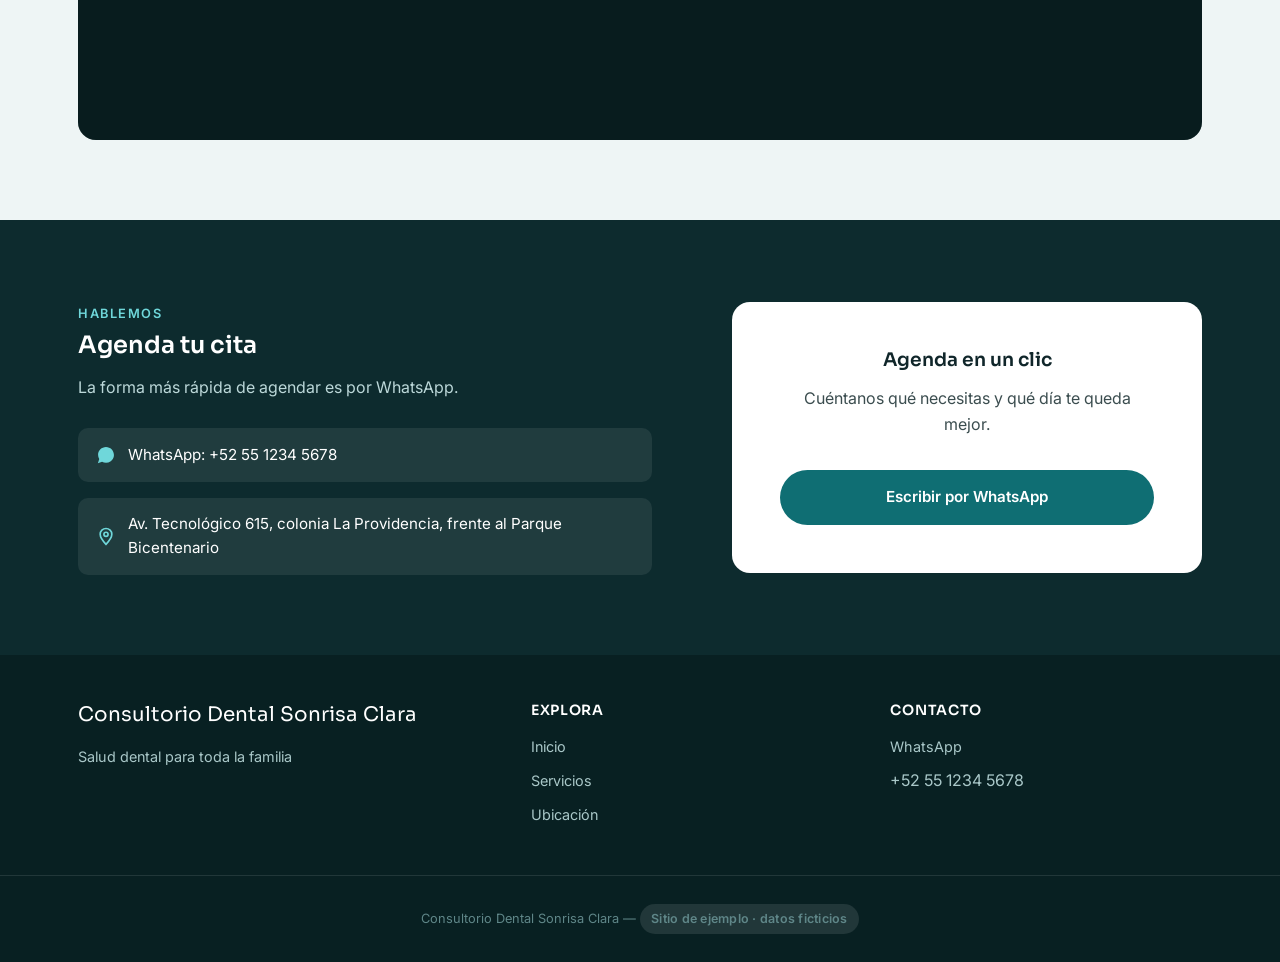
==== commit 4f26b1a3: "Separa beneficios de política práctica y arregla hero/about visualmente - "Por qué elegirnos" ahora " ====
--- a/docs/sonrisa-clara/index.html
+++ b/docs/sonrisa-clara/index.html
@@ -88,16 +88,14 @@
     </div>
   </div>
 </header>
-<div class="urgencias-banner">
-  <div class="container">
-    <svg aria-hidden="true" viewBox="0 0 24 24" fill="none" stroke="currentColor" stroke-width="2"><path d="M12 9v4M12 17h.01M10.3 3.9 1.8 18a2 2 0 0 0 1.7 3h17a2 2 0 0 0 1.7-3L13.7 3.9a2 2 0 0 0-3.4 0Z"/></svg>
-    <span>Atendemos urgencias dentales en horario de consulta. Fuera de horario, acude a urgencias de un hospital — <a href="tel:+525512345678">Llamar ahora</a></span>
-  </div>
-</div>
 <!-- FOTO PLACEHOLDER: reemplazar por foto real del local; esta es una foto de stock de referencia de estilo (ver CREDITOS.md) -->
-<section class="hero has-urgencias" id="top">
+<section class="hero" id="top">
   <div class="hero-bg" role="img" aria-label="Ambientación de consultorio dental, foto de referencia"></div>
   <div class="container hero-content">
+    <a class="urgencias-pill" href="tel:+525512345678">
+      <svg aria-hidden="true" viewBox="0 0 24 24" fill="none" stroke="currentColor" stroke-width="2"><path d="M12 9v4M12 17h.01M10.3 3.9 1.8 18a2 2 0 0 0 1.7 3h17a2 2 0 0 0 1.7-3L13.7 3.9a2 2 0 0 0-3.4 0Z"/></svg>
+      <span>Urgencias · Llamar</span>
+    </a>
     <span class="eyebrow">Consultorio dental en Metepec</span>
     <h1>Consultorio Dental Sonrisa Clara</h1>
     <p class="lead">Salud dental para toda la familia</p>
@@ -115,7 +113,7 @@
   <div class="container about-grid">
     <!-- FOTO PLACEHOLDER: reemplazar por foto real del local o del equipo; esta es una foto de stock de referencia de estilo (ver CREDITOS.md) -->
     <div class="about-card">
-      <img src="images/about.jpg" alt="Ambientación de consultorio dental, foto de referencia" width="800" height="1000" loading="lazy">
+      <img src="images/about.jpg" alt="Ambientación de consultorio dental, foto de referencia" width="800" height="600" loading="lazy">
     </div>
     <div class="about-text">
       <span class="eyebrow">Quiénes somos</span>
@@ -304,12 +302,21 @@
     </div>
     <div class="porque-grid">
       <div class="porque-card"><h3>Urgencias</h3><p>Atendemos urgencias dentales en horario de consulta. Fuera de horario, acude a urgencias de un hospital</p></div>
-      <div class="porque-card"><h3>Formas de pago</h3><p>Efectivo, Tarjeta de crédito/débito, Transferencia</p></div>
       <div class="porque-card"><h3>Meses sin intereses</h3><p>3, 6 y 12 MSI con tarjetas participantes en tratamientos desde $5,000</p></div>
       <div class="porque-card"><h3>Aseguradoras</h3><p>GNP, Metlife, AXA — Reembolso, no pago directo</p></div>
       <div class="porque-card"><h3>Odontopediatría</h3><p>Contamos con atención dental especializada para niños</p></div>
+    </div>
+  </div>
+</section>
+<section id="info-practica">
+  <div class="container">
+    <div class="section-head">
+      <span class="eyebrow">Información práctica</span>
+      <h2>Antes de tu visita</h2>
+    </div>
+    <div class="porque-grid">
+      <div class="porque-card"><h3>Formas de pago</h3><p>Efectivo, Tarjeta de crédito/débito, Transferencia</p></div>
       <div class="porque-card"><h3>Facturación</h3><p>Sí, pide tu factura el mismo día de tu pago</p></div>
-      <div class="porque-card"><h3>Estacionamiento</h3><p>Sí, 3 lugares propios frente al local</p></div>
       <div class="porque-card"><h3>Cancelaciones</h3><p>Avisar con al menos 2 horas de anticipación</p></div>
     </div>
   </div>
--- a/docs/sonrisa-clara/style.css
+++ b/docs/sonrisa-clara/style.css
@@ -141,25 +141,16 @@
 .nav-toggle[aria-expanded="true"] span::after { transform: rotate(-45deg); top: 0; }
 
 /* ============================================================
-   Banner de urgencias
-   ============================================================ */
-.urgencias-banner {
-  background: var(--color-urgencias-bg);
-  color: var(--color-urgencias-text);
-  padding: 0.7rem var(--space-md);
-  padding-top: calc(var(--header-clearance) + 0.7rem);
-  font-size: 0.88rem;
-}
-.urgencias-banner .container { display: flex; align-items: center; gap: 0.6rem; flex-wrap: wrap; }
-.urgencias-banner svg { width: 18px; height: 18px; flex-shrink: 0; }
-.urgencias-banner a { font-weight: 700; text-decoration: underline; }
-
-/* ============================================================
    Hero
    ============================================================ */
-.hero { position: relative; min-height: 88vh; display: flex; align-items: center; overflow: hidden; }
-.hero.has-urgencias { padding-top: var(--space-md); }
-.hero:not(.has-urgencias) { padding-top: var(--header-clearance); }
+.hero { position: relative; min-height: 88vh; display: flex; align-items: center; overflow: hidden; padding-top: var(--header-clearance); }
+.urgencias-pill {
+  display: flex; width: fit-content; align-items: center; gap: 0.4rem;
+  background: var(--color-urgencias-bg); color: var(--color-urgencias-text);
+  padding: 0.35rem 0.8rem; border-radius: 999px; font-size: 0.82rem; font-weight: 700;
+  margin-bottom: var(--space-sm); text-decoration: none;
+}
+.urgencias-pill svg { width: 15px; height: 15px; flex-shrink: 0; }
 .hero-bg { position: absolute; inset: 0; background: var(--hero-image) center 45% / cover no-repeat; }
 .hero-bg::after { content: ""; position: absolute; inset: 0; background: var(--hero-overlay); }
 .hero-content { position: relative; z-index: 2; max-width: 640px; color: var(--color-hero-text); }
@@ -182,8 +173,9 @@
    Sobre nosotros
    ============================================================ */
 .about { background: var(--color-panel); }
-.about-grid { display: grid; grid-template-columns: 0.9fr 1.1fr; gap: var(--space-xl); align-items: center; }
-.about-card img { border-radius: var(--radius-lg); width: 100%; aspect-ratio: 4/5; object-fit: cover; box-shadow: 0 20px 40px rgba(0,0,0,0.15); }
+.about-grid { display: grid; grid-template-columns: 0.7fr 1.3fr; gap: var(--space-xl); align-items: center; }
+.about-card { max-width: 340px; }
+.about-card img { border-radius: var(--radius-lg); width: 100%; height: auto; aspect-ratio: 4/3; object-fit: cover; box-shadow: 0 20px 40px rgba(0,0,0,0.15); }
 .about-text h2 { font-size: clamp(1.9rem, 3.2vw, 2.6rem); }
 .about-facts { display: grid; grid-template-columns: repeat(auto-fit, minmax(140px, 1fr)); gap: var(--space-sm); margin-top: var(--space-md); }
 .about-fact { background: var(--color-white); border-radius: var(--radius); padding: var(--space-sm); text-align: center; border: 1px solid var(--color-border); }
@@ -325,7 +317,7 @@
    ============================================================ */
 @media (max-width: 900px) {
   .about-grid { grid-template-columns: 1fr; }
-  .about-card img { aspect-ratio: 16/9; }
+  .about-card { max-width: 280px; margin: 0 auto; }
   .location-grid { grid-template-columns: 1fr; }
   .contact-grid { grid-template-columns: 1fr; }
   .footer-grid { grid-template-columns: 1fr; gap: var(--space-md); }
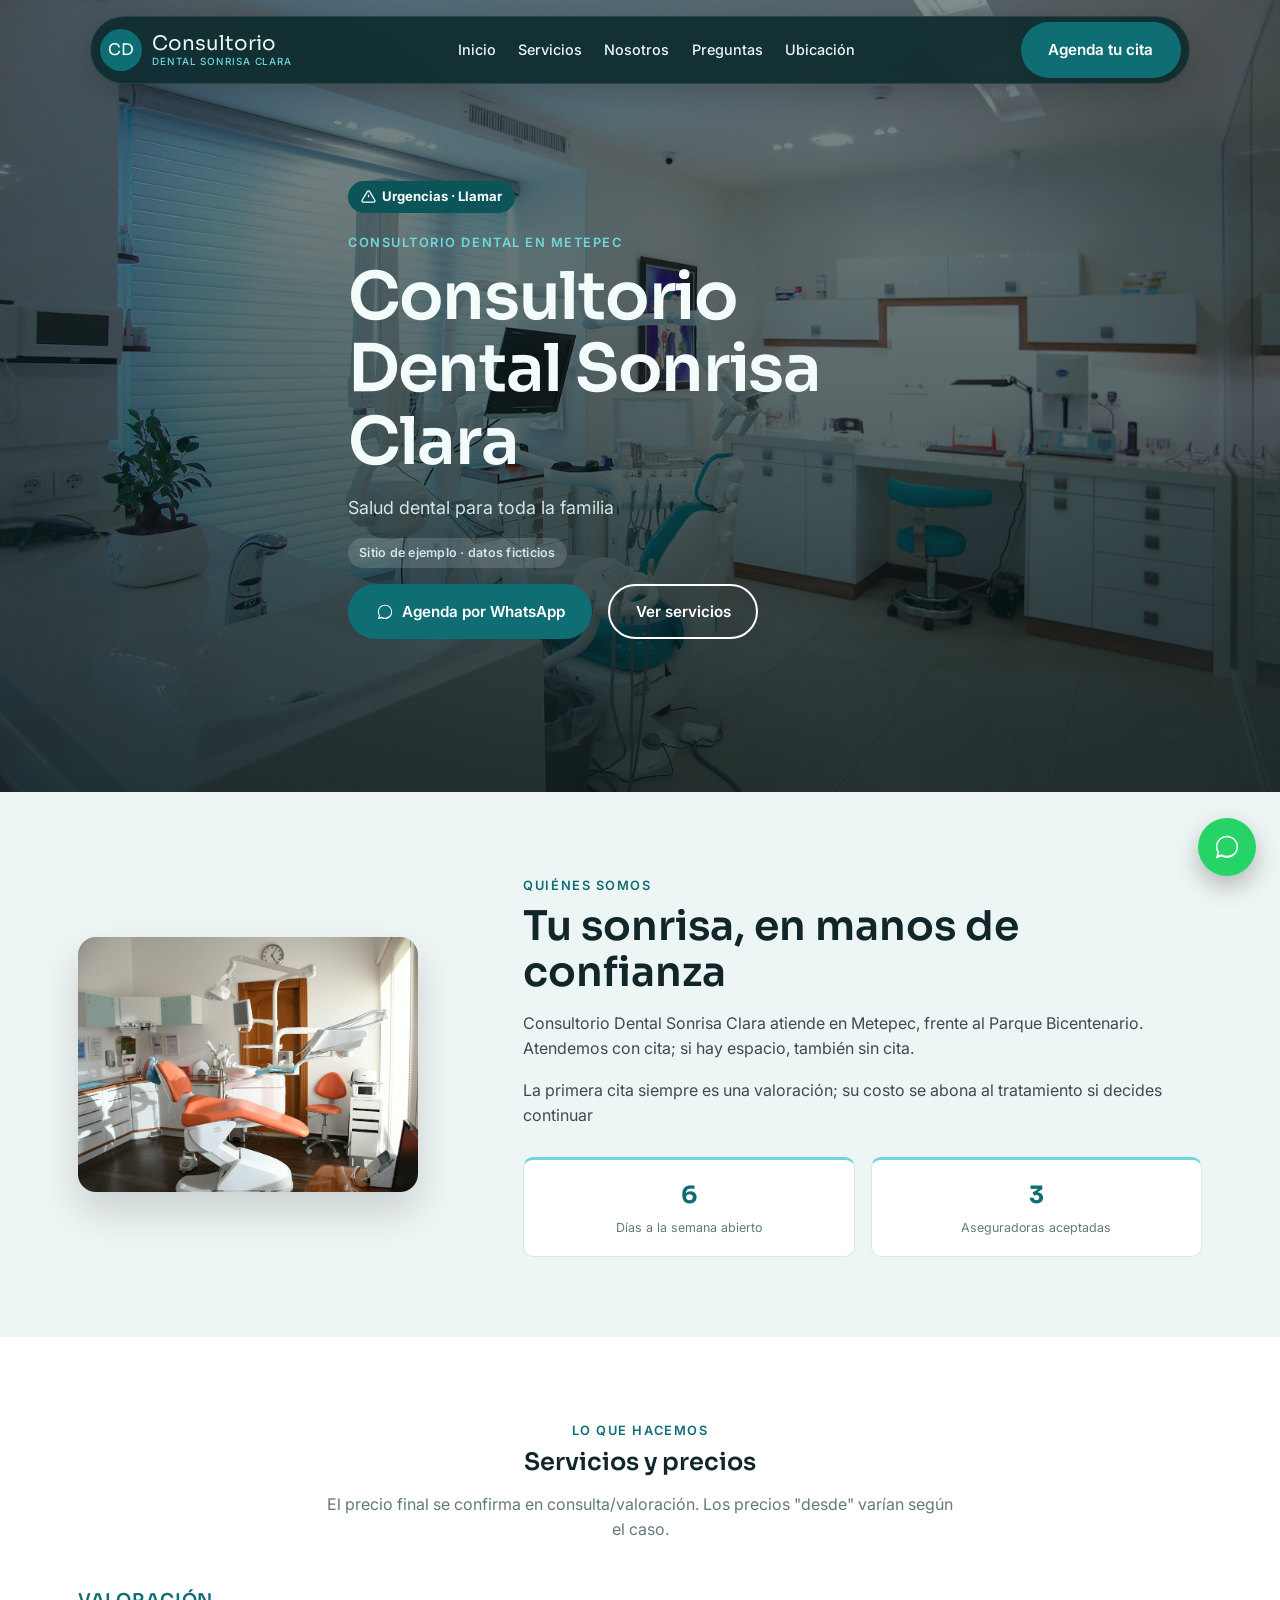
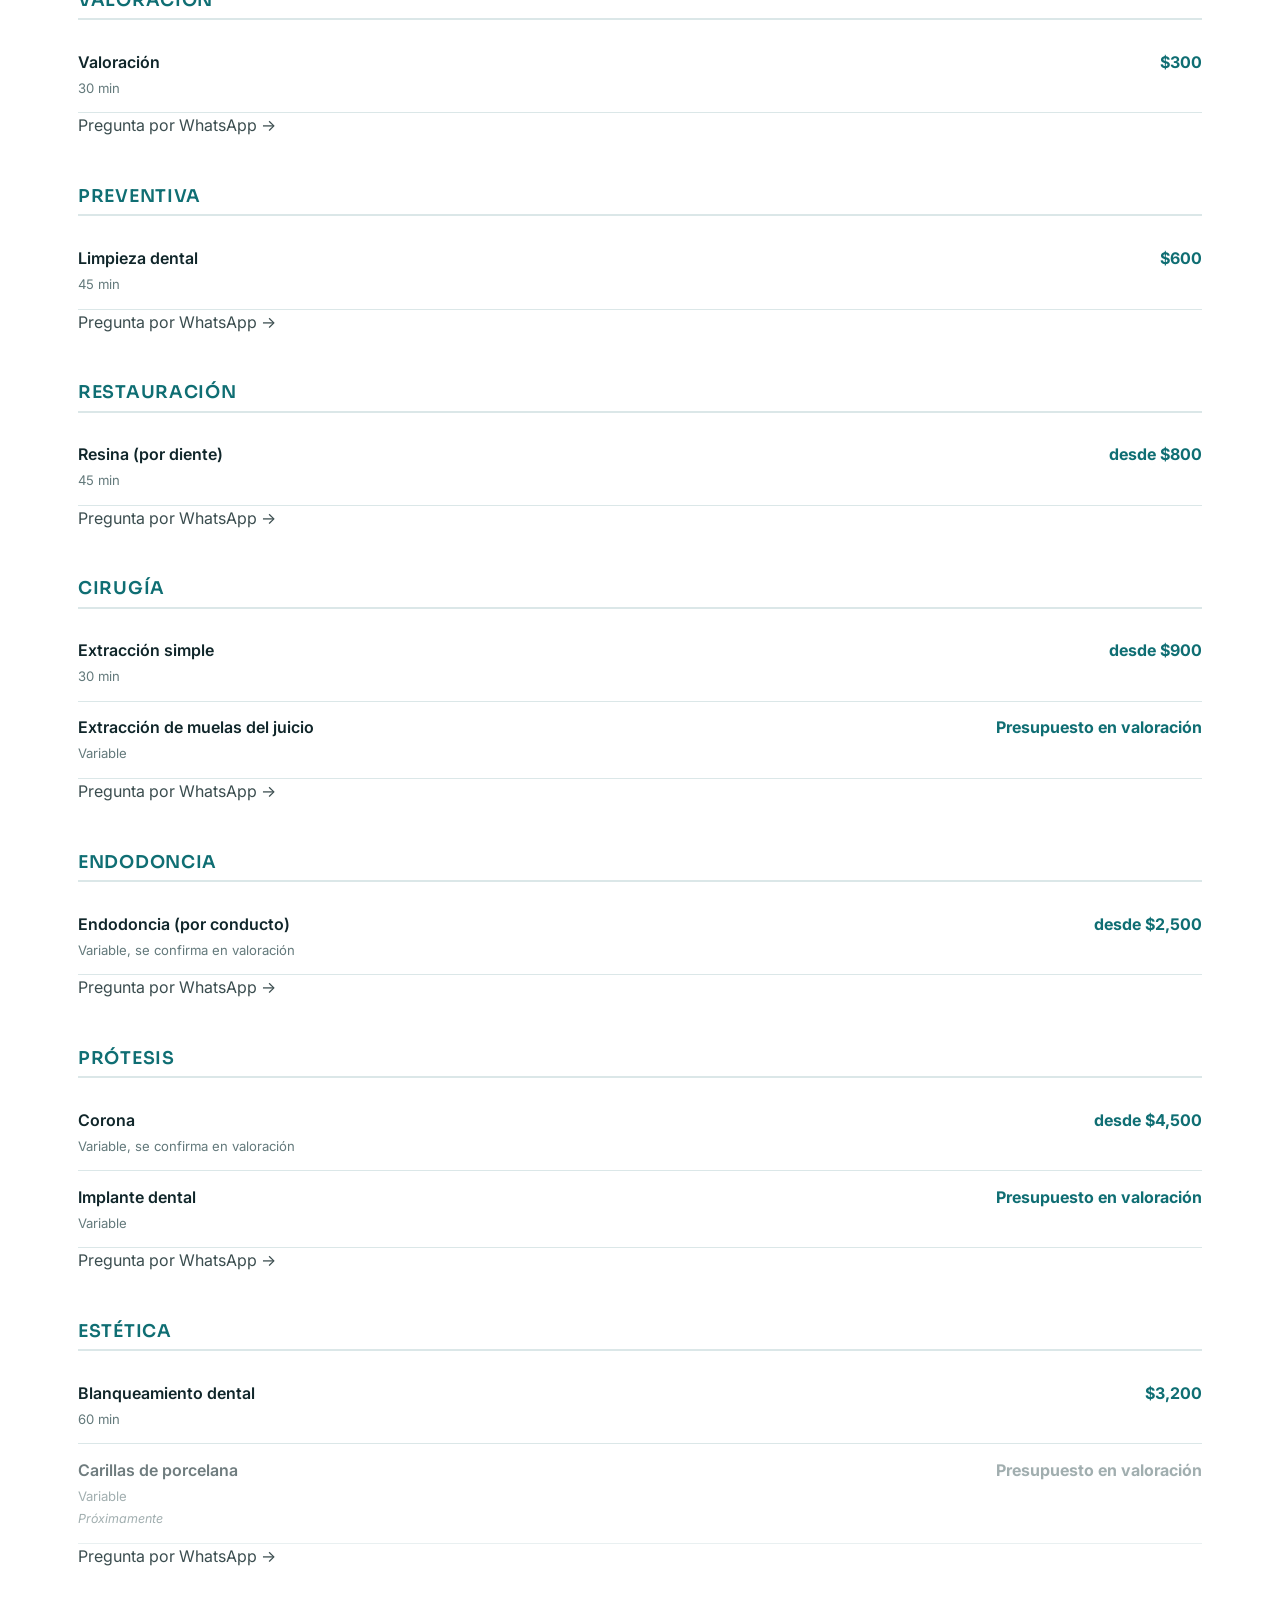
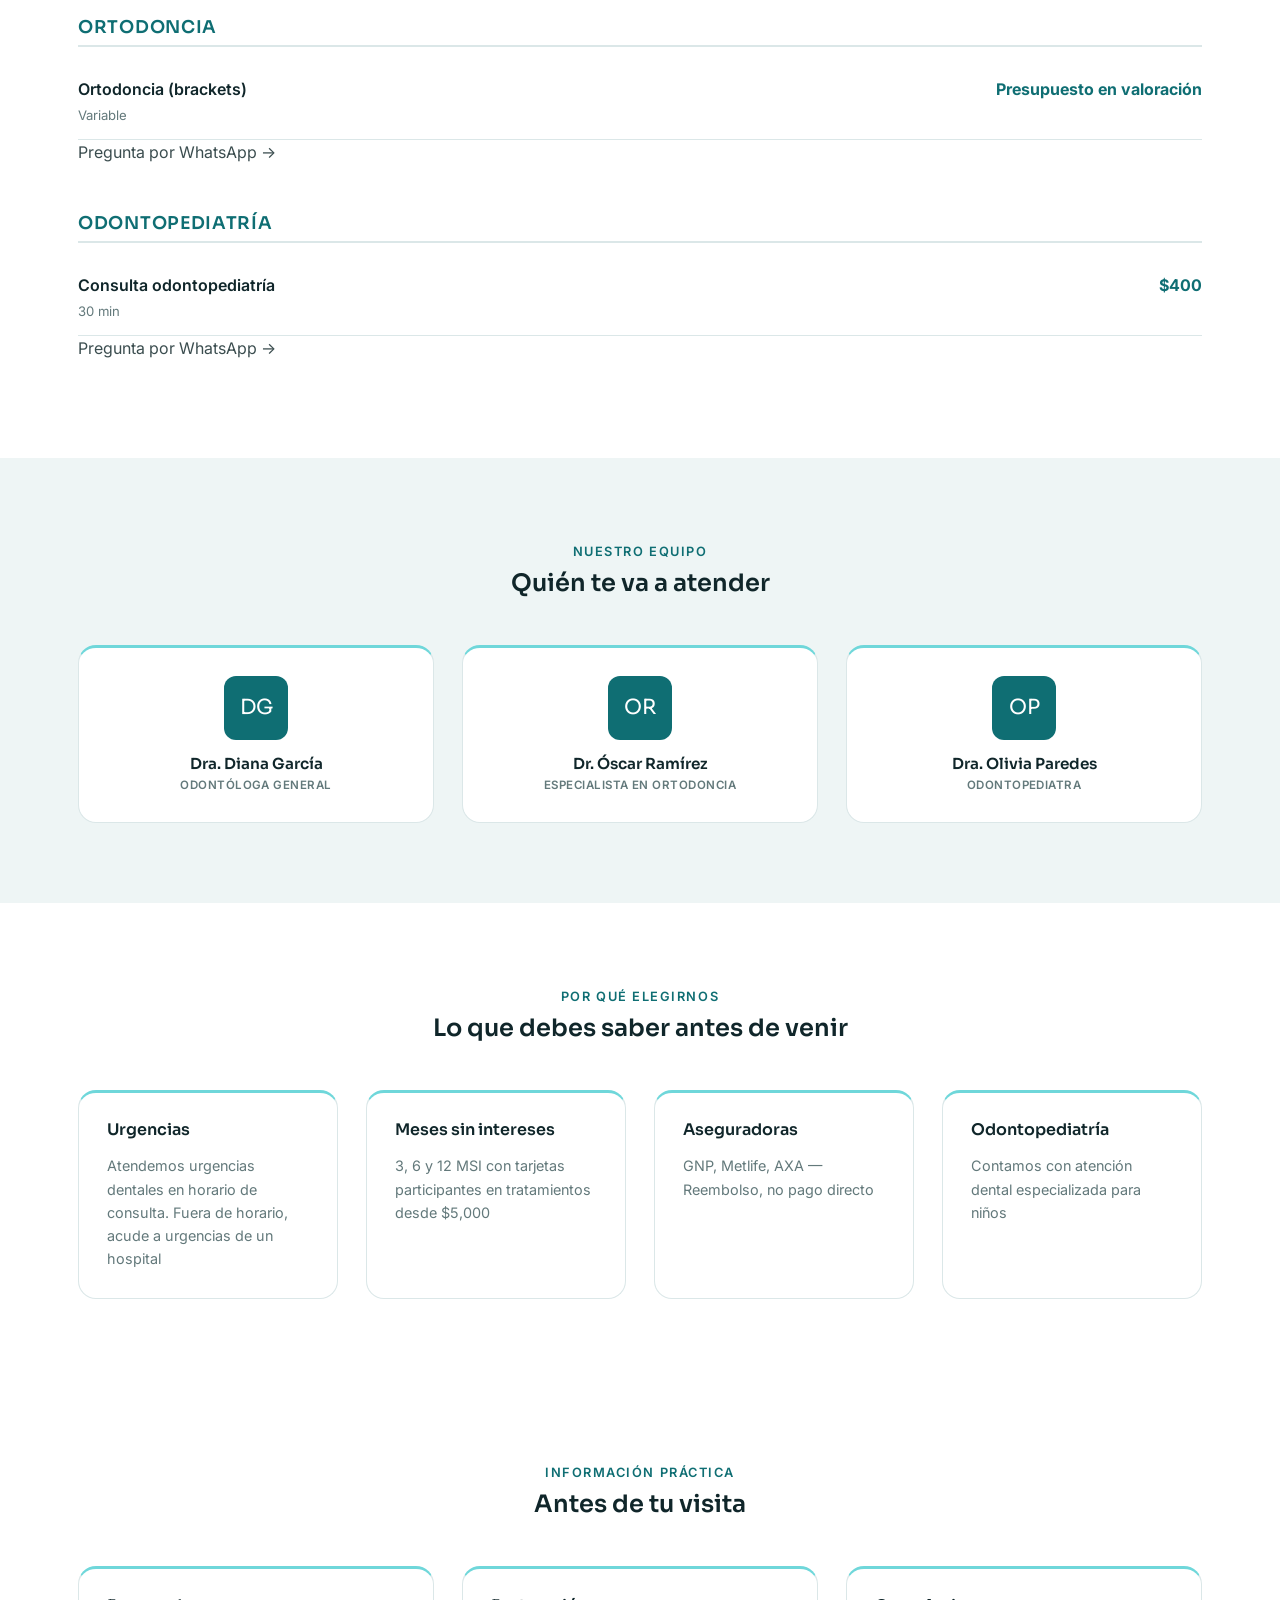
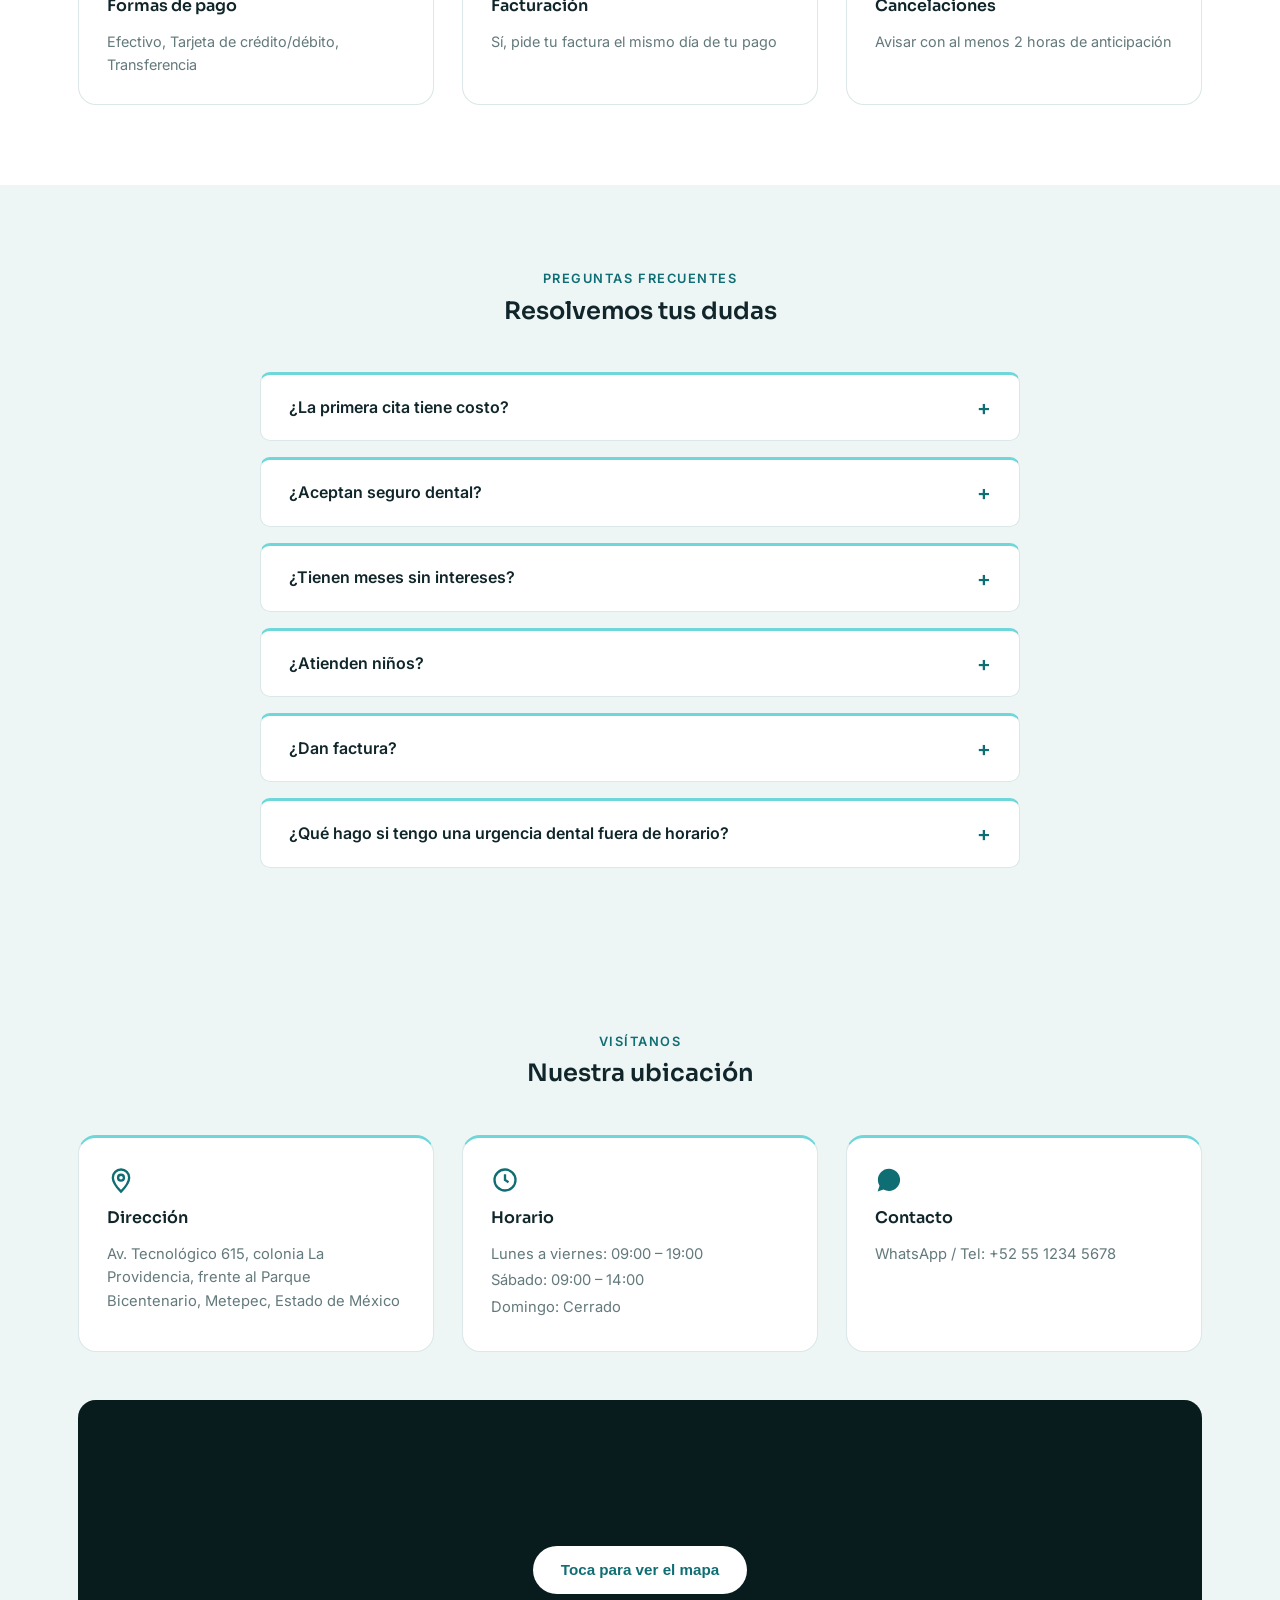
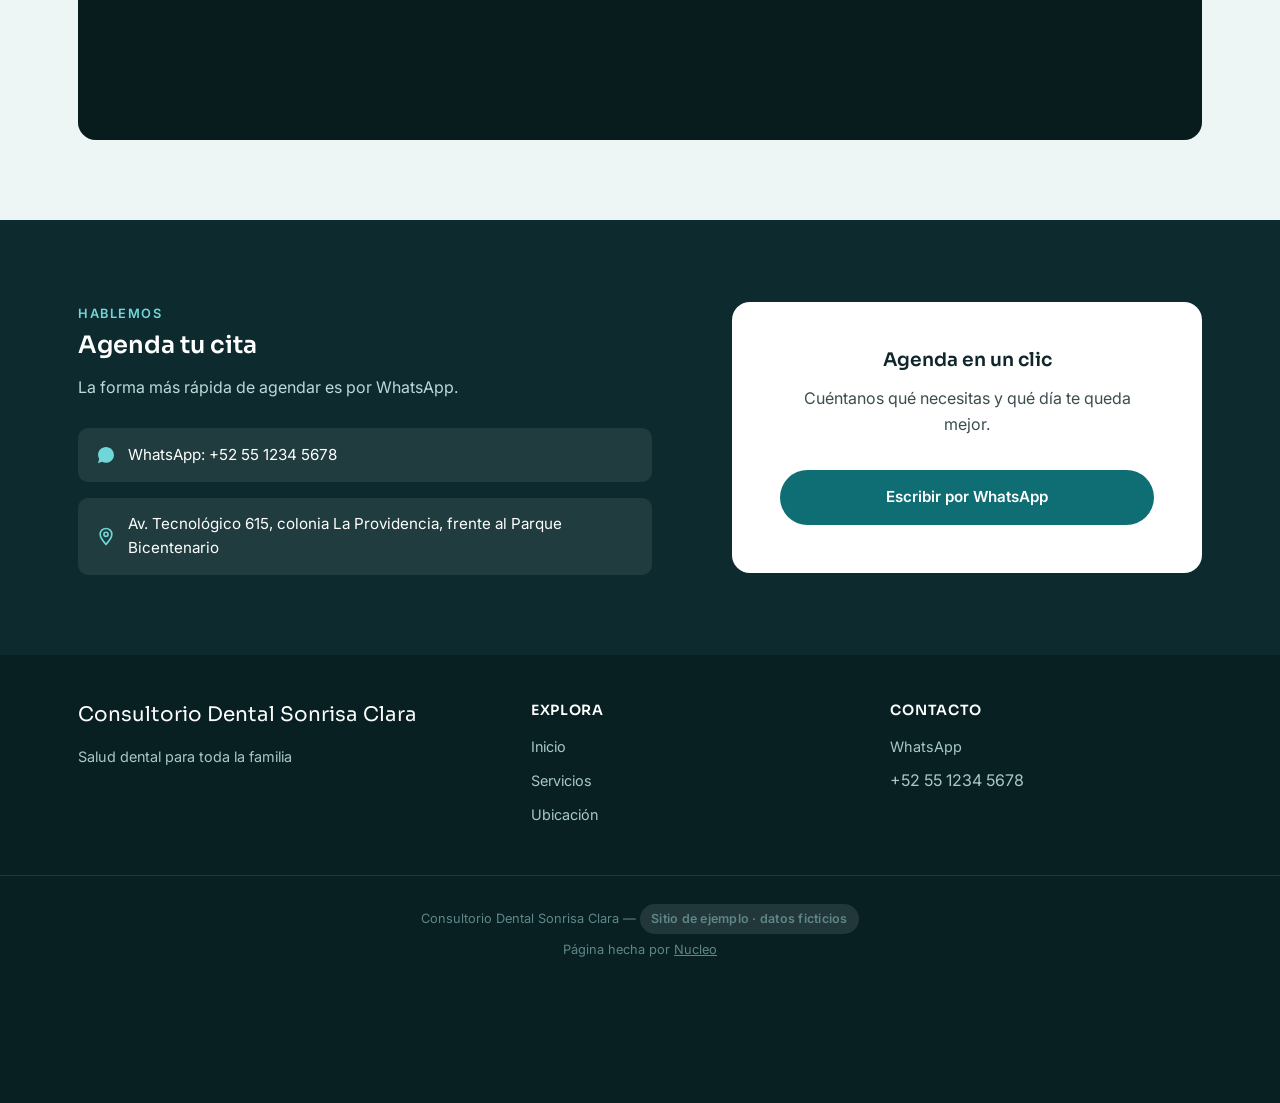
==== commit 195e5a97: "Sonrisa Clara: agrega crédito 'Página hecha por Nucleo' en el pie Co-Authored-By: Claude Sonnet 5.5 " ====
--- a/docs/sonrisa-clara/index.html
+++ b/docs/sonrisa-clara/index.html
@@ -431,7 +431,9 @@
       </ul>
     </div>
   </div>
-  <div class="footer-bottom"><!-- PENDIENTE: dominio final antes de entregar --> Consultorio Dental Sonrisa Clara — <span class="demo-tag">Sitio de ejemplo · datos ficticios</span></div>
+  <div class="footer-bottom"><!-- PENDIENTE: dominio final antes de entregar --> Consultorio Dental Sonrisa Clara — <span class="demo-tag">Sitio de ejemplo · datos ficticios</span>
+    <p class="footer-credito">Página hecha por <a href="https://nucleoia.com.mx" target="_blank" rel="noopener">Nucleo</a></p>
+  </div>
 </footer>
 <a class="whatsapp-float" href="https://wa.me/525512345678?text=Hola%2C%20quiero%20agendar%20una%20cita%20en%20Consultorio%20Dental%20Sonrisa%20Clara" target="_blank" rel="noopener" aria-label="Agenda tu cita por WhatsApp">
   <svg aria-hidden="true" viewBox="0 0 32 32" fill="currentColor"><path d="M16 3C9 3 3.3 8.7 3.3 15.7c0 2.5.7 4.8 1.9 6.8L3 29l6.7-2.1c1.9 1 4 1.6 6.3 1.6 7 0 12.7-5.7 12.7-12.7C28.7 8.7 23 3 16 3zm0 23c-2 0-3.9-.5-5.6-1.5l-.4-.2-4 1.2 1.2-3.9-.3-.4C5.8 19.6 5 17.7 5 15.7 5 9.7 9.9 4.8 16 4.8s11 4.9 11 10.9S22.1 26 16 26z"/></svg>
--- a/docs/sonrisa-clara/style.css
+++ b/docs/sonrisa-clara/style.css
@@ -287,8 +287,10 @@
 .footer-col ul { display: grid; gap: 0.5rem; }
 .footer-col a { font-size: 0.9rem; color: var(--color-footer-text); transition: color var(--transition); }
 .footer-col a:hover { color: var(--color-accent-2); }
-.footer-bottom { margin-top: var(--space-lg); padding-top: var(--space-md); border-top: 1px solid rgba(255,255,255,0.1); text-align: center; font-size: 0.8rem; color: var(--color-footer-text-soft); }
+.footer-bottom { margin-top: var(--space-lg); padding-top: var(--space-md); padding-bottom: calc(58px + 1.5rem + 1rem); /* deja el crédito por encima del botón flotante de WhatsApp */ border-top: 1px solid rgba(255,255,255,0.1); text-align: center; font-size: 0.8rem; color: var(--color-footer-text-soft); }
 .footer-bottom a { text-decoration: underline; }
+/* Crédito de Nucleo: obligatorio en todo sitio (demo o vendido); solo se quita si Luis lo indica para ese cliente. */
+.footer-credito { margin-top: 0.4rem; }
 
 /* ============================================================
    WhatsApp flotante
